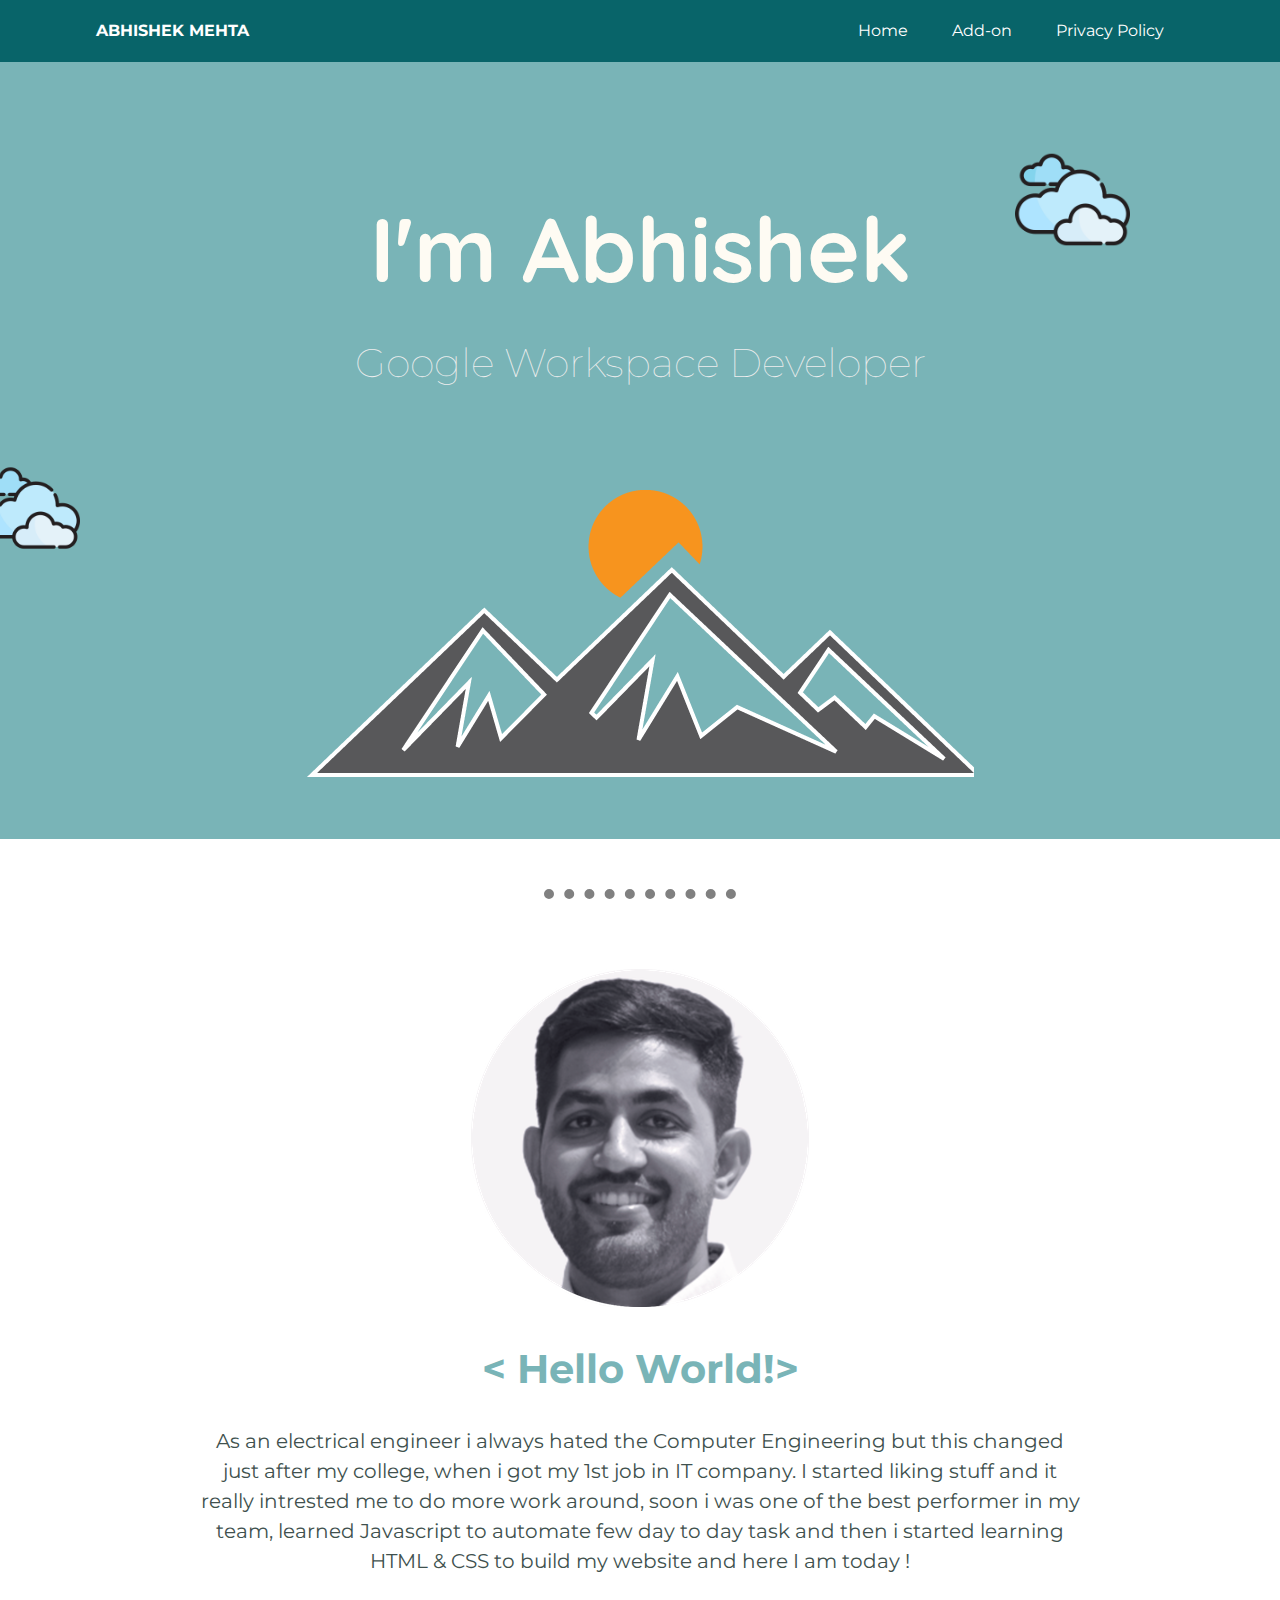
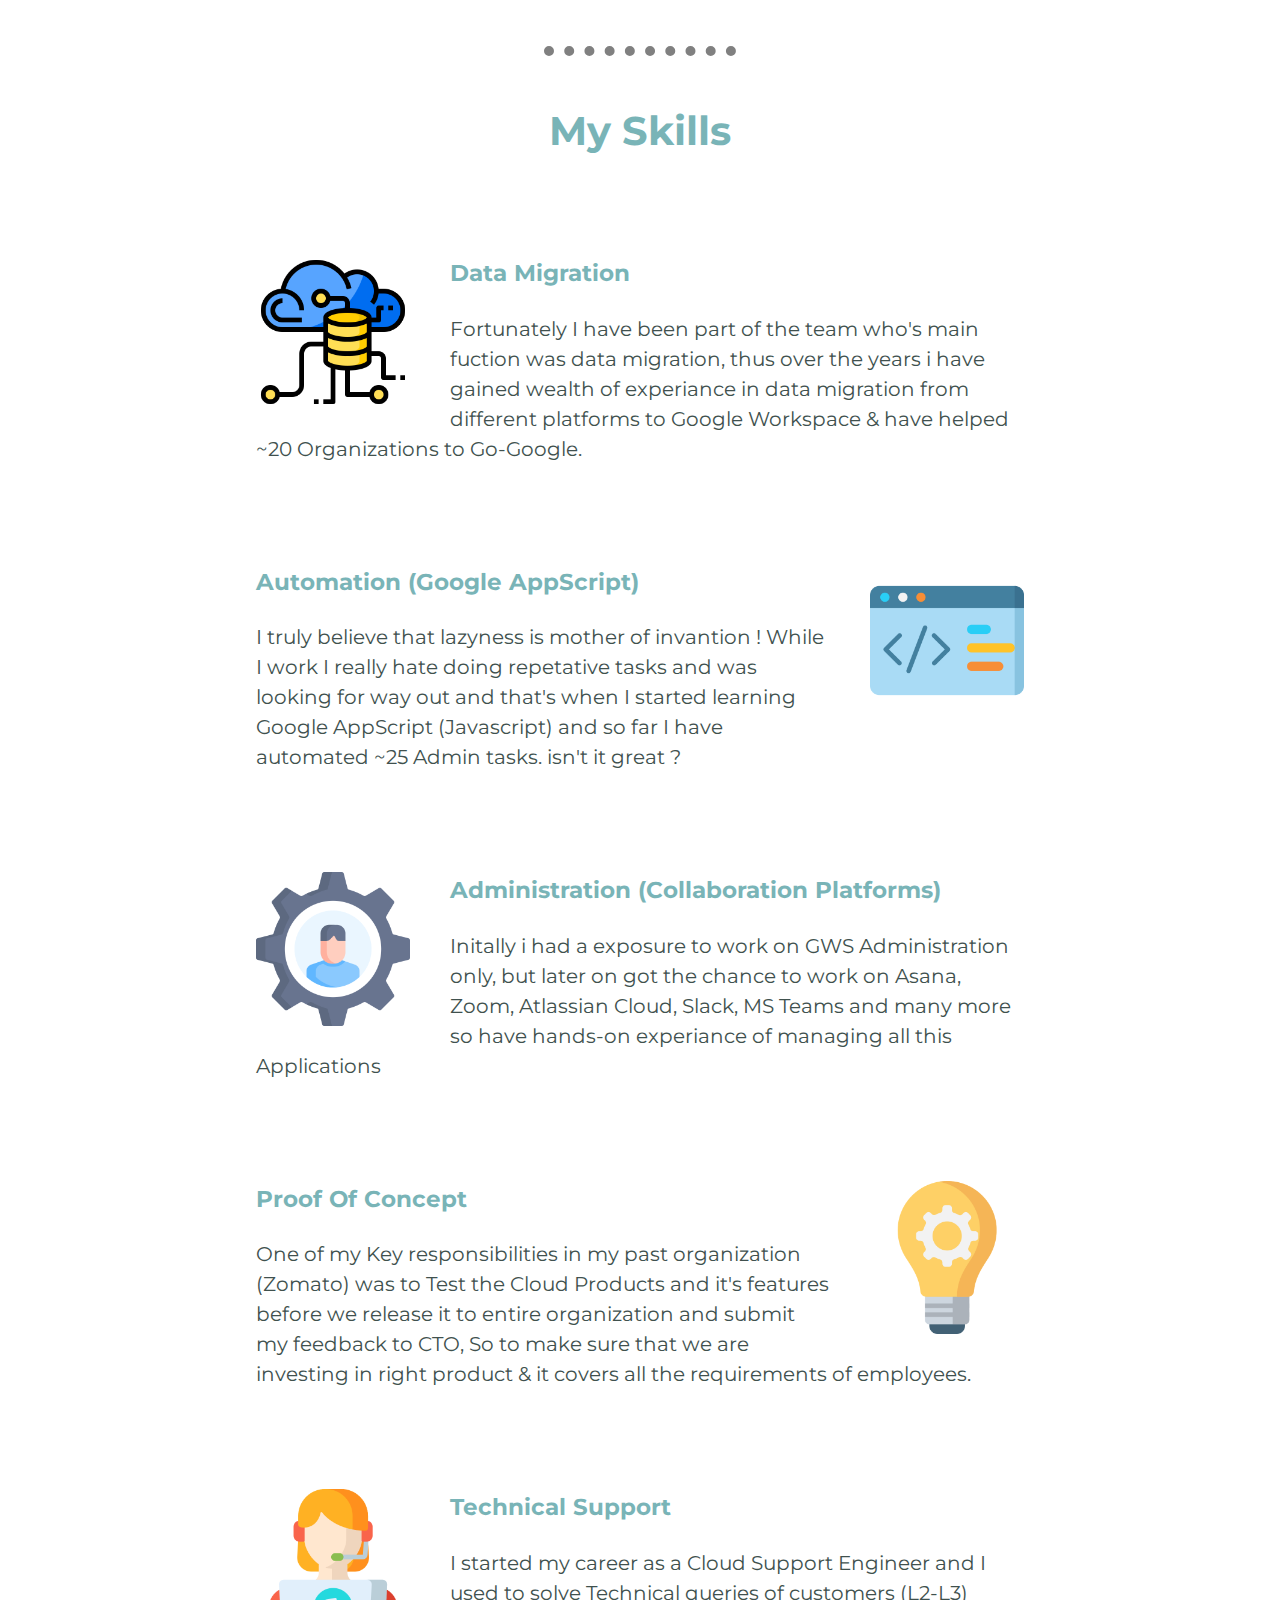
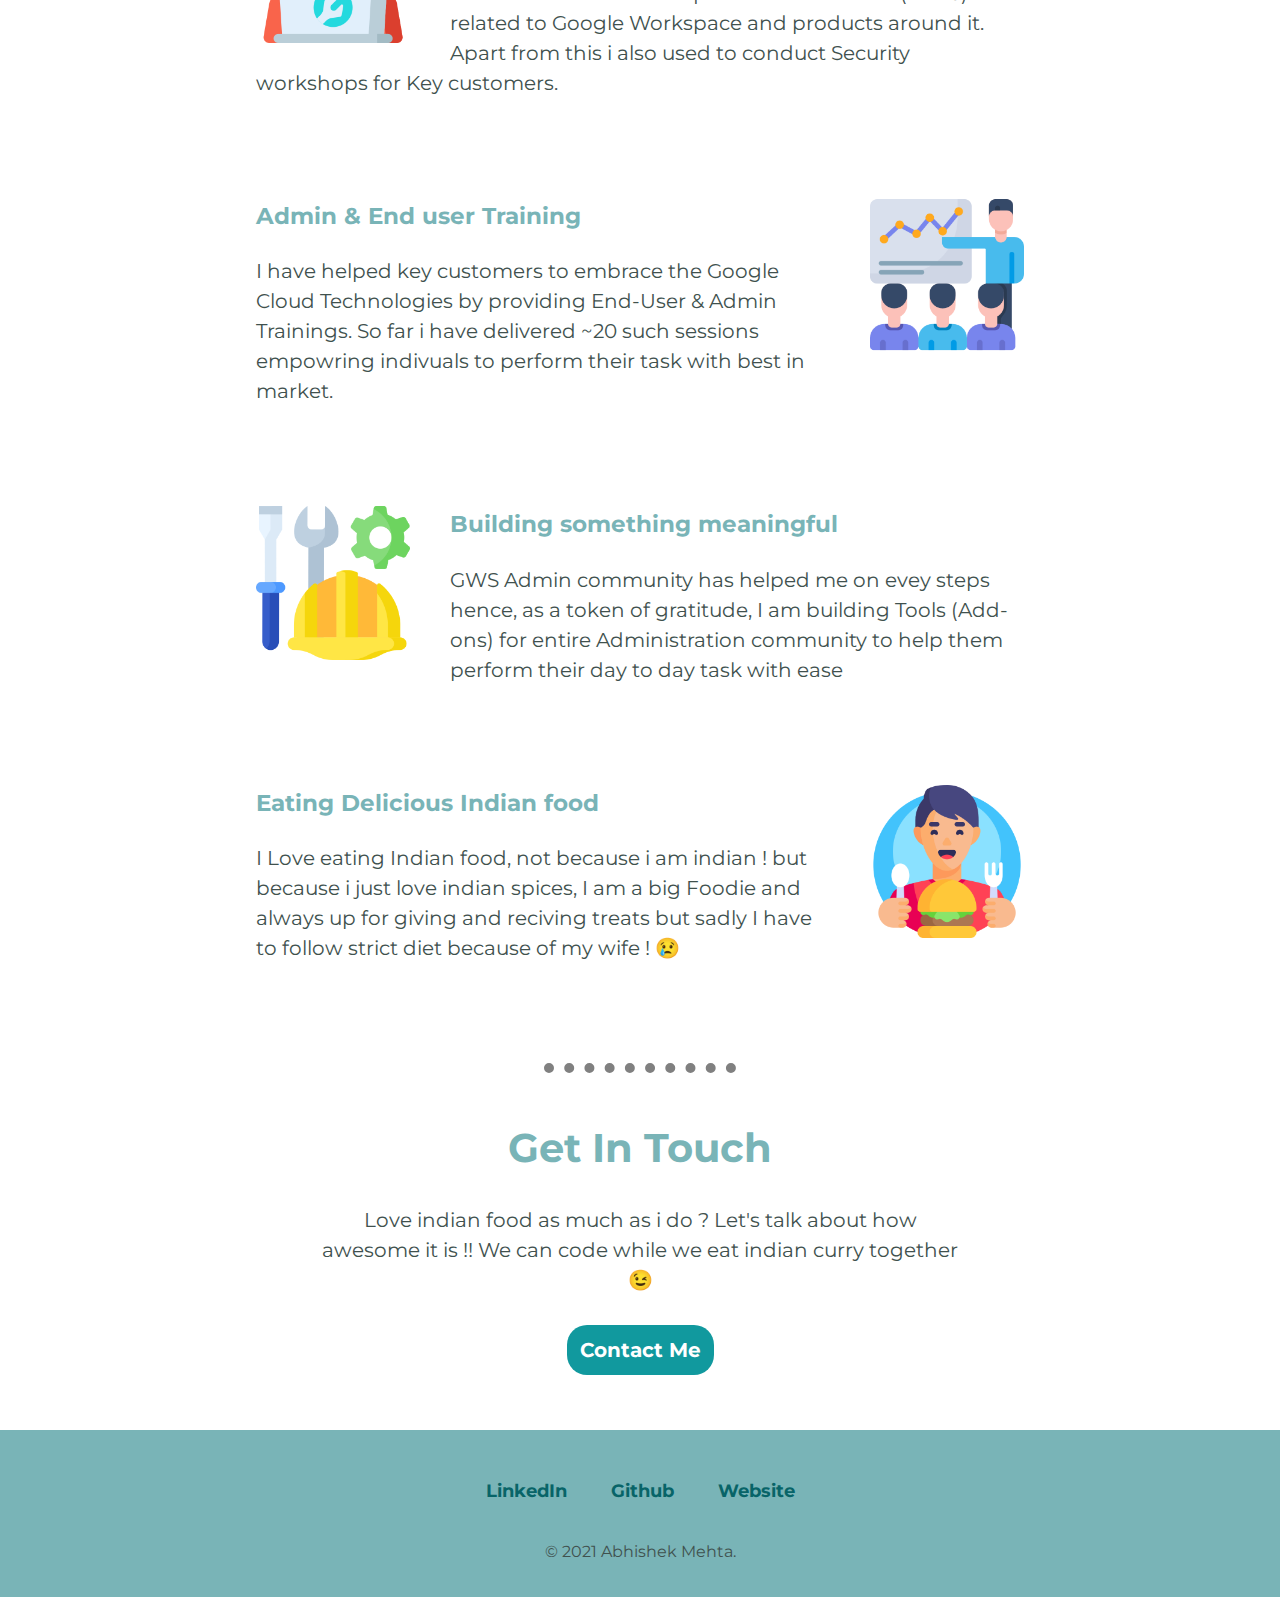
==== index.html @ 7c580606 "Update index.html" ====
<!DOCTYPE html>
<html lang="en" dir="ltr">

<head>
  <meta charset="utf-8">
  <title>Abhishek Mehta</title>
  <link rel="stylesheet" href="styles.css">
  <link rel="icon" href="favicon.png">
  <link rel="preconnect" href="https://fonts.googleapis.com">
  <link rel="preconnect" href="https://fonts.gstatic.com" crossorigin>
  <link href="https://fonts.googleapis.com/css2?family=Quicksand&family=Montserrat:wght@100;400;700&display=swap" rel="stylesheet">
</head>

<body>
  <nav>
    <div class="navbar">
      <h4 class="logo"><a href="index.html">Abhishek Mehta</a></h4>
      <ul>
        <li><a href="index.html">Home</a></li>
        <li><a href="add-on.html" class="add-on">Add-on</a></li>
        <li><a href="privacy.html" class="privacy">Privacy Policy</a></li>
      </ul>
    </div>
  </nav>
  <div class="top-container">
    <img class="top-cloud" src="clouds.png" alt="clouds-img">
    <div class="title-text">
      <h1 class="Iam">I'm Abhishek</h1>
      <h2 class="tag-line"> Google Workspace Developer </h2>
    </div>
    <img class="bottom-cloud" src="clouds.png" alt="clouds-img">
    <img src="pngegg.png" alt="mountain-img">
  </div>
  <hr>
  <div class="middle-container">
    <div class="profile">
      <img class="abhishek-img" src="Abhishek.png" alt="Abhishek-img">
      <h2>
        < Hello World!>
      </h2>
      <p class="intro">As an electrical engineer i always hated the Computer Engineering but this changed just after my college, when i got my 1st job in IT company. I started liking stuff and it really intrested me to do more work
        around, soon i was one of the best performer in my team, learned Javascript to automate few day to day task and then i started learning HTML & CSS to build my website and here I am today !</p>
    </div>
    <hr>
    <div class="skills">
      <h2>My Skills</h2>
      <div class="skill-row">
        <img class="migration-img" src="migration1.png" alt="">
        <h3>Data Migration</h3>
        <p>Fortunately I have been part of the team who's main fuction was data migration, thus over the years i have gained wealth of experiance in data migration from different platforms to Google Workspace & have helped ~20 Organizations to
          Go-Google.</p>
      </div>
      <div class="skill-row">
        <img class="codeing-img" src="codeing.png" alt="">
        <h3>Automation (Google AppScript)</h3>
        <p>I truly believe that lazyness is mother of invantion ! While I work I really hate doing repetative tasks and was looking for way out and that's when I started learning Google AppScript (Javascript) and so far I have automated ~25 Admin
          tasks. isn't it great ?</p>
      </div>
      <div class="skill-row">
        <img class="administration" src="admin.png" alt="">
        <h3>Administration (Collaboration Platforms)</h3>
        <p>Initally i had a exposure to work on GWS Administration only, but later on got the chance to work on Asana, Zoom, Atlassian Cloud, Slack, MS Teams and many more so have hands-on experiance of managing all this Applications</p>
      </div>
      <div class="skill-row">
        <img class="poc" src="concept.png" alt="">
        <h3>Proof Of Concept</h3>
        <p>One of my Key responsibilities in my past organization (Zomato) was to Test the Cloud Products and it's features before we release it to entire organization and submit my feedback to CTO, So to make sure that we are investing in right
          product & it covers all the requirements of employees.</p>
      </div>
      <div class="skill-row">
        <img class="technical-support" src="support.png" alt="">
        <h3>Technical Support</h3>
        <p>I started my career as a Cloud Support Engineer and I used to solve Technical queries of customers (L2-L3) related to Google Workspace and products around it. Apart from this i also used to conduct Security workshops for Key customers.</p>
      </div>
      <div class="skill-row">
        <img class="training" src="training.png" alt="">
        <h3>Admin & End user Training</h3>
        <p>I have helped key customers to embrace the Google Cloud Technologies by providing End-User & Admin Trainings. So far i have delivered ~20 such sessions empowring indivuals to perform their task with best in market.</p>
      </div>
      <div class="skill-row">
        <img class="building" src="helmet.png" alt="">
        <h3>Building something meaningful</h3>
        <p>GWS Admin community has helped me on evey steps hence, as a token of gratitude, I am building Tools (Add-ons) for entire Administration community to help them perform their day to day task with ease</p>
      </div>
      <div class="skill-row">
        <img class="foodie" src="foodie.png" alt="">
        <h3>Eating Delicious Indian food</h3>
        <p>I Love eating Indian food, not because i am indian ! but because i just love indian spices, I am a big Foodie and always up for giving and reciving treats but sadly I have to follow strict diet because of my wife ! 😢 </p>
      </div>
    </div>
    <hr>
    <div class="contact-me">
      <h2>Get In Touch</h2>
      <p class="talk">Love indian food as much as i do ? Let's talk about how awesome it is !! We can code while we eat indian curry together 😉 </p>
      <a class="btn" href="mailto:abhishekmehta110@gmail.com">Contact Me</a>
    </div>
  </div>


  <div class="bottom-container">
    <a class="footer-link" href="https://www.linkedin.com/in/abhishek-mehta110/">LinkedIn</a>
    <a class="footer-link" href="https://github.com/Abhimehta-pixel">Github</a>
    <a class="footer-link" href="https://sites.google.com/stemcon.in/mehtaabhishek/home">Website</a>
    <p class="copyright">© 2021 Abhishek Mehta.</p>
  </div>

</body>

</html>
---- styles.css ----
body {
  margin: 0;
  text-align: center;
  font-family: 'Montserrat', sans-serif;
  color: #40514E
}

h2 {
  color: #79B4B7;
  font-size: 40px;
  font-weight: bold;
}

h3 {
  color: #79B4B7;
}

hr {
  border-style: none;
  border-top-style: dotted;
  border-color: grey;
  border-width: 10px;
  width: 15%;
  margin: 50px auto 50px auto;
}

nav{
  background-color: #086469;
  opacity: 2;
}

/*************************** Class Tagging ***************************/

.navbar{
  width: 85%;
  margin: auto;
  display: flex;
  align-items: center;
  justify-content: space-between;
}

.logo{
  cursor: pointer;
  text-transform: uppercase;
}

.logo a{
  text-decoration: none;
  color: white;
}

.navbar ul li{
  list-style: none;
  display: inline-block;
  margin: 0 20px;
  position: relative;
}
.navbar ul li a{
  text-decoration: none;
  color: white;
}

.navbar ul li::after{
  content: '';
  height: 3px;
  width: 0;
  background: #79B4B7;
  position: absolute;
  left: 0;
  bottom: -10px;
  transition: 0.5s;
}

.navbar ul li:hover::after{
  width: 100%;
}

.top-container {
  background-color: #79B4B7;
  position: relative;
  padding-top: 80px;
  padding-bottom: 24px;
}

.bottom-container {
  background-color: #79B4B7;
  margin: 0;
  padding-top: 50px;
  text-decoration: none;
  padding-bottom: 20px;
}

.top-cloud {
  position: absolute;
  right: 150px;
  width: 9%;
}

.tag-line {
  font-size: 2.5rem;
  color: #EEEEEE;
  margin-bottom: 70px;
  font-weight:lighter;
}

.bottom-cloud {
  position: absolute;
  right: 1200px;
  width: 8%;
}

.Iam {
  font-size: 5.625rem;
  font-family: 'Quicksand', sans-serif;
  color: #FEFBF3;
  margin: 50px auto 10px auto;
}

.intro {
  font-size: 20px;
  padding-left: 200px;
  padding-right: 200px;
  padding-bottom: 20px;
  line-height: 1.5;
}

.profile {
  padding-top: 20px;
}

.skill-row {
  width: 60%;
  margin: 100px auto 100px auto;
  text-align: left;
  line-height: 1.5;
  font-size: 20px;
}

.migration-img {
  width: 20%;
  float: left;
  margin-right: 40px;
}

.codeing-img {
  width: 20%;
  float: right;
  margin-left: 40px;
}

.administration {
  width: 20%;
  float: left;
  margin-right: 40px;
}

.poc {
  width: 20%;
  float: right;
  margin-left: 40px;
}

.technical-support {
  width: 20%;
  float: left;
  margin-right: 40px;
}

.training {
  width: 20%;
  float: right;
  margin-left: 40px;
}

.building {
  width: 20%;
  float: left;
  margin-right: 40px;
}

.foodie {
  width: 20%;
  float: right;
  margin-left: 40px;
}

.talk {
  width: 50%;
  font-size: 20px;
  line-height: 1.5;
  margin: auto;
}

.contact-me {
  padding-bottom: 25px;
}

.btn {
  -webkit-border-radius: 20px;
  -moz-border-radius: 20px;
  border-radius: 20px;
  color: #FFFFFF;
  font-family: 'Montserrat', sans-serif;
  font-size: 20px;
  font-weight: bold;
  padding: 13px;
  background-color: #11999E;
  text-decoration: none;
  display: inline-block;
  cursor: pointer;
  text-align: center;
  margin: 30px;
}

.btn:hover {
  border: solid #11999E 1px;
  background: #11999E;
  background-image: -webkit-linear-gradient(top, #11999E, #086468);
  background-image: -moz-linear-gradient(top, #11999E, #086468);
  background-image: -ms-linear-gradient(top, #11999E, #086468);
  background-image: -o-linear-gradient(top, #11999E, #086468);
  background-image: -webkit-gradient(to bottom, #11999E, #086468);
  -webkit-border-radius: 20px;
  -moz-border-radius: 20px;
  border-radius: 20px;
  text-decoration: none;
}

.footer-link {
  color: #086468;
  margin-left: 20px;
  margin-right: 20px;
  margin-bottom: 0;
  text-decoration: none;
  font-weight: bolder;
  font-size: 18px;
  padding-bottom: 20px;
}

.footer-link:hover{
  color: white;
  cursor: pointer;
}

.copyright{
  margin-top: 40px;
}
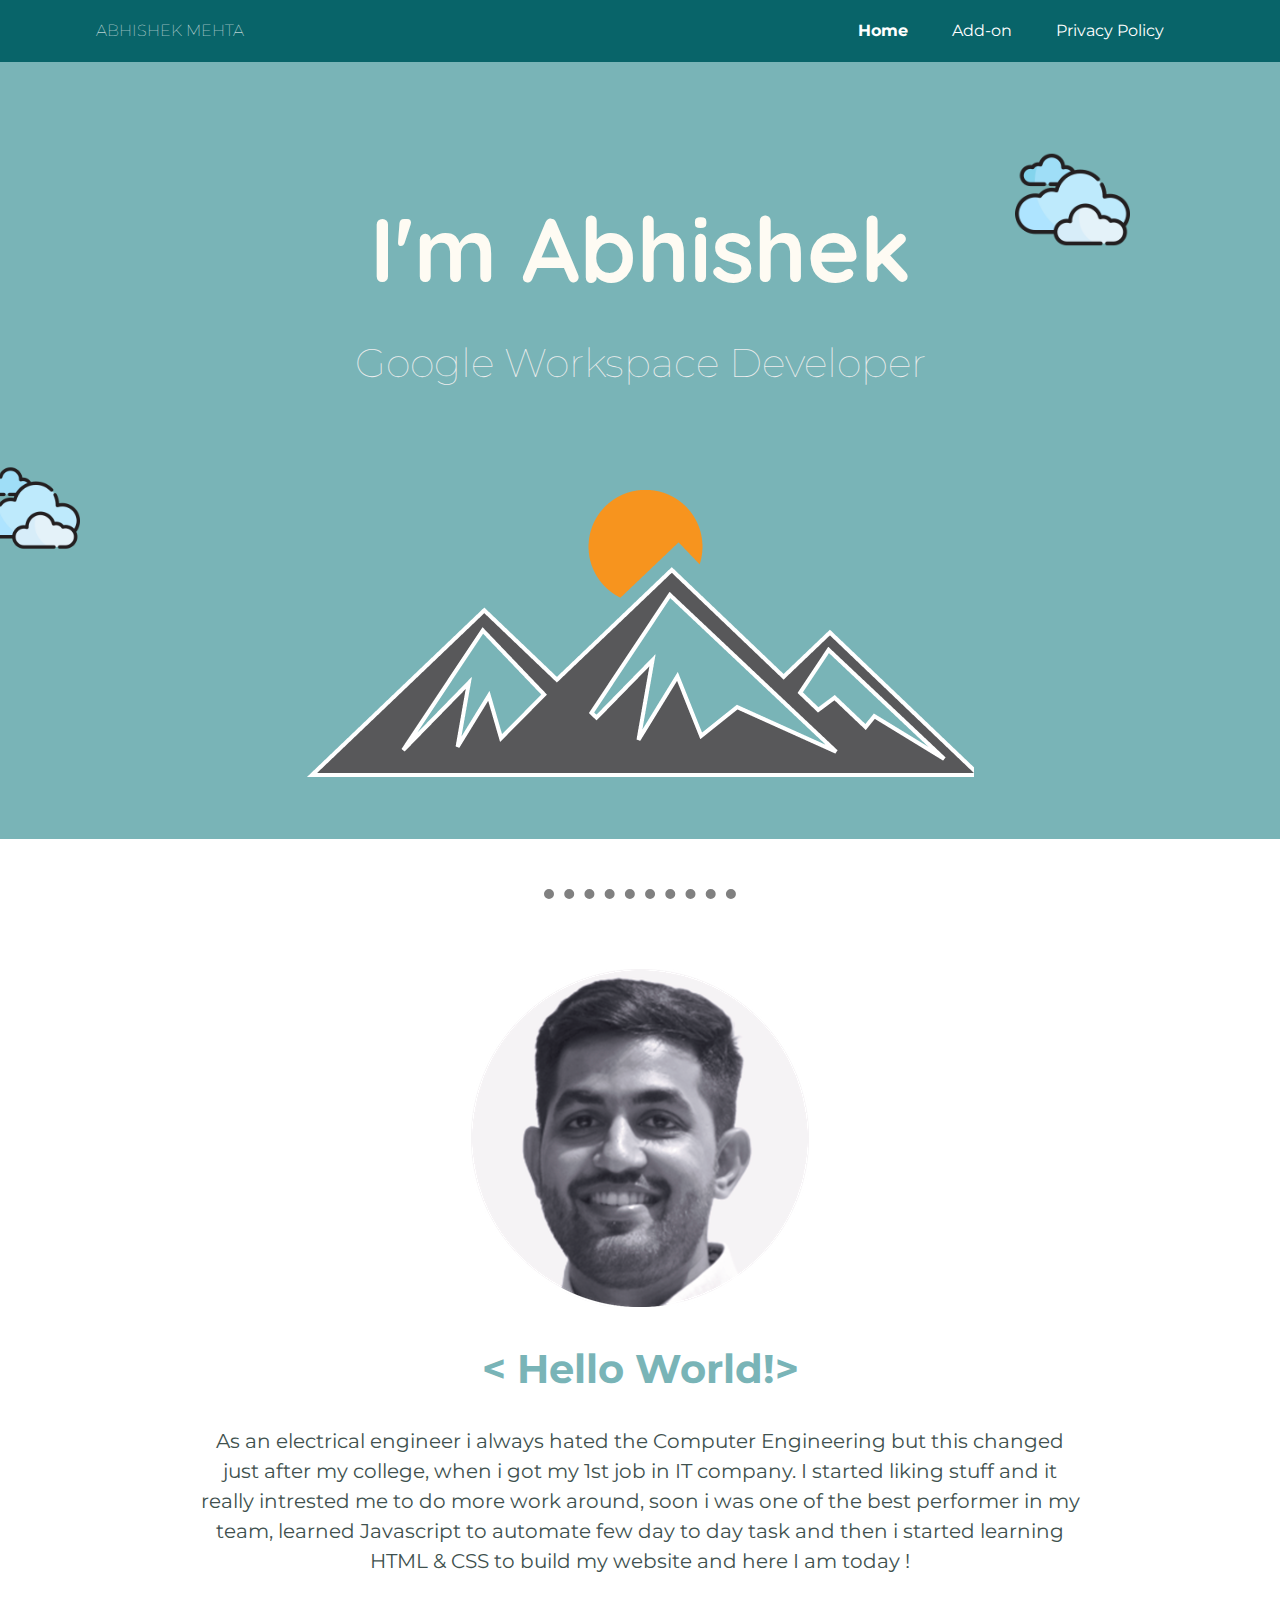
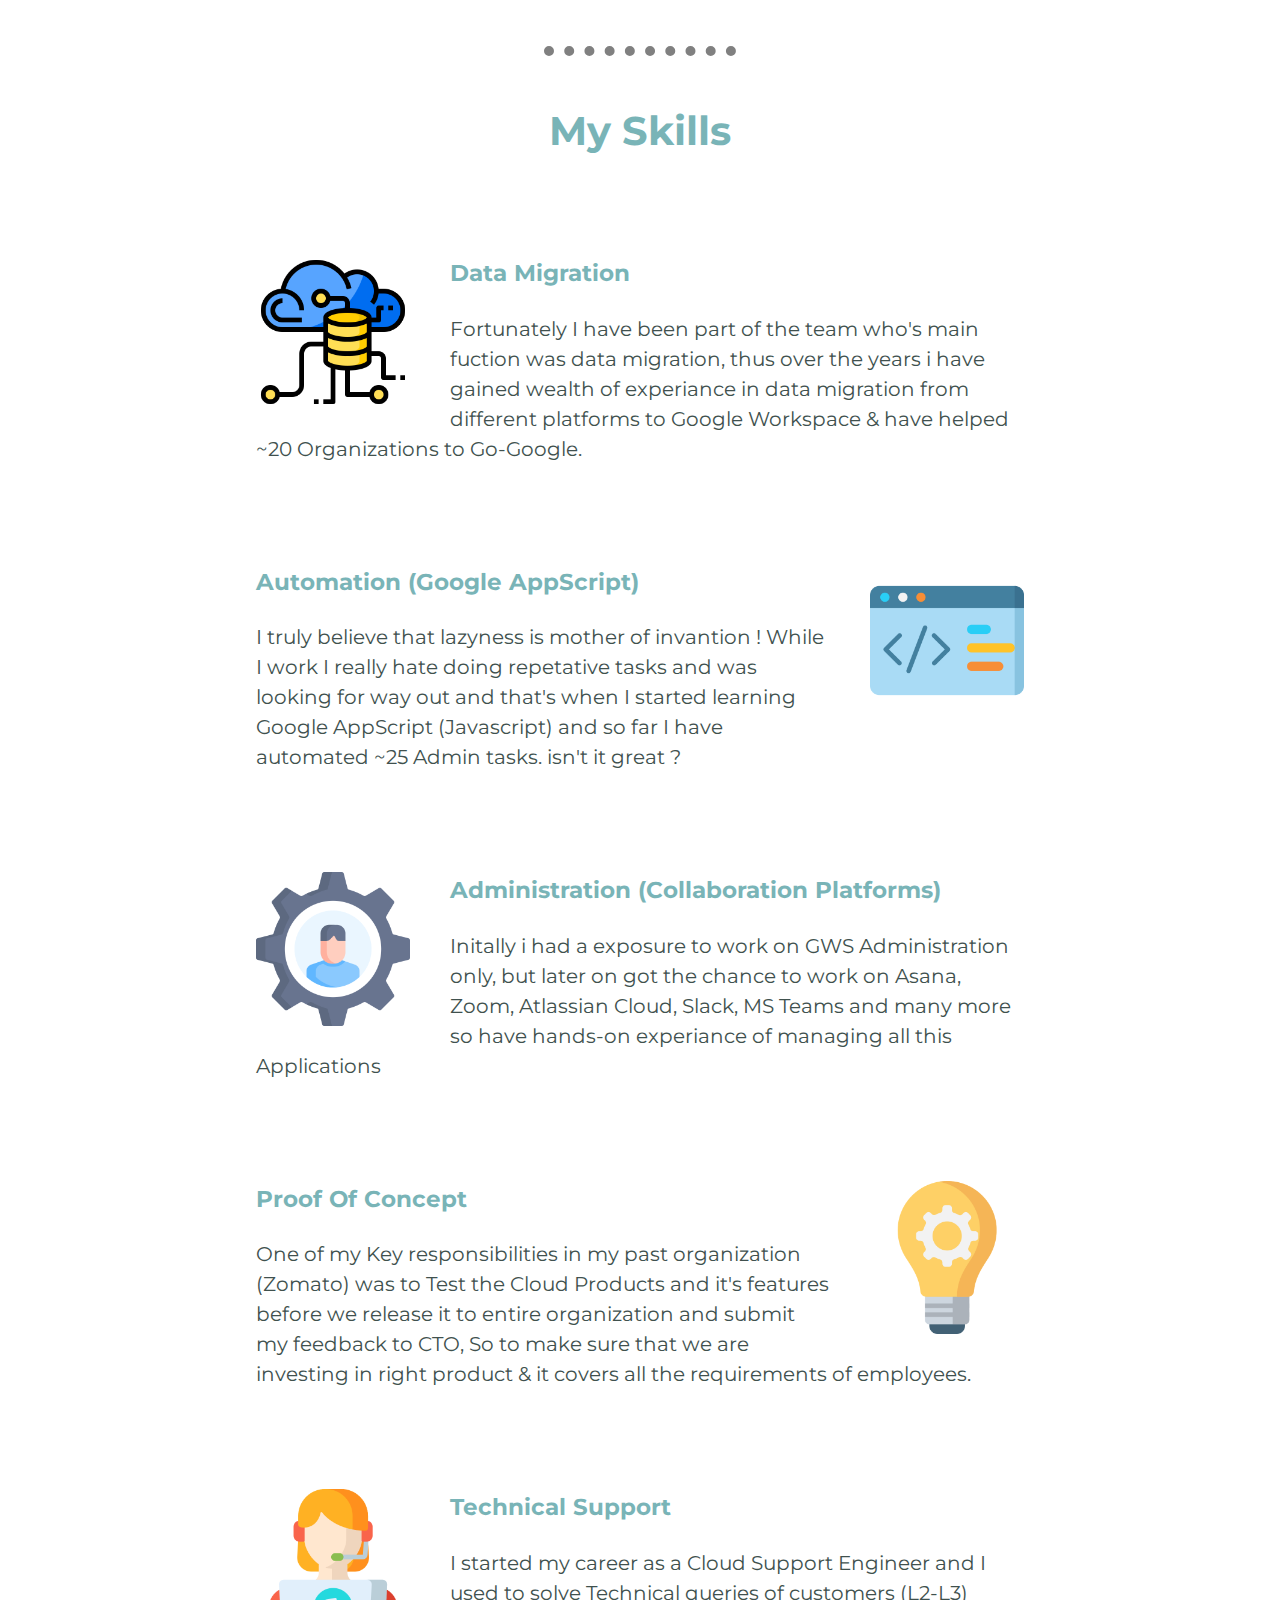
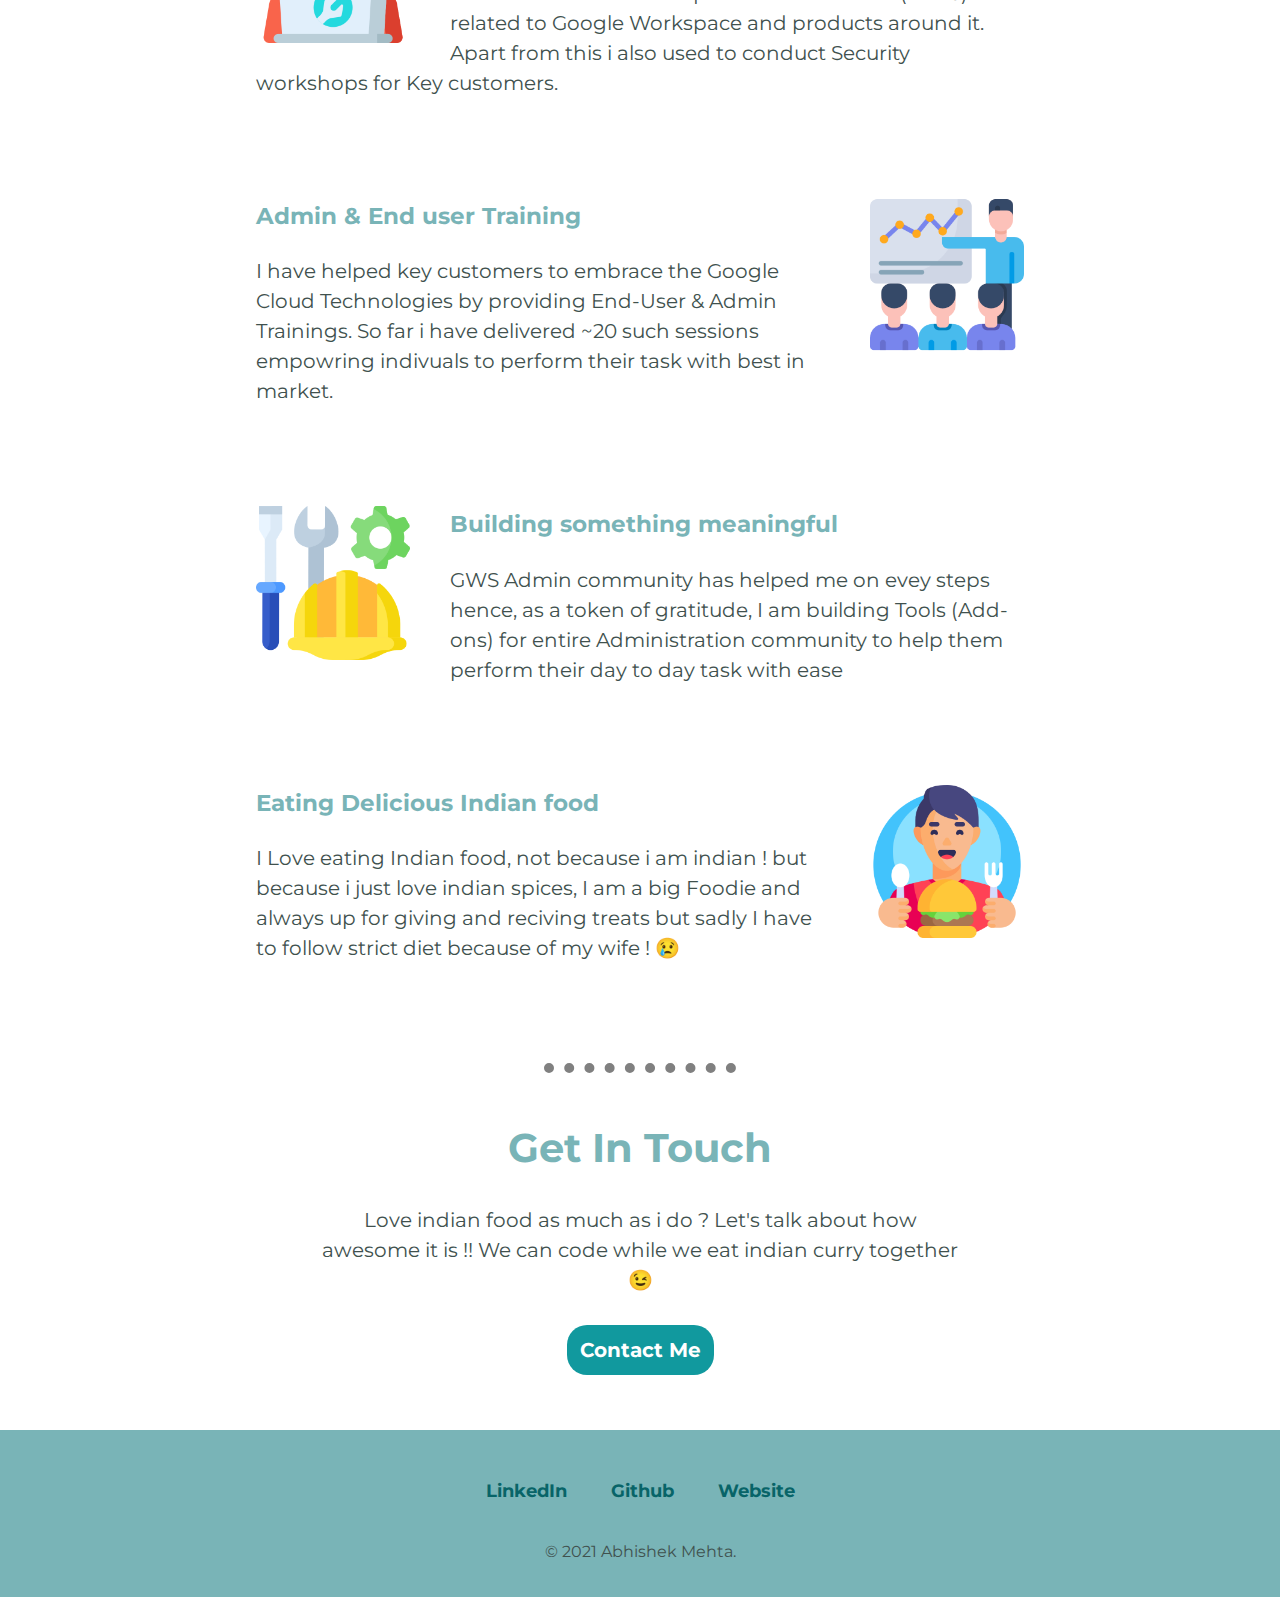
==== commit e8719b5c: "Update index.html" ====
--- a/index.html
+++ b/index.html
@@ -16,9 +16,9 @@
     <div class="navbar">
       <h4 class="logo"><a href="index.html">Abhishek Mehta</a></h4>
       <ul>
-        <li><a href="index.html">Home</a></li>
-        <li><a href="add-on.html" class="add-on">Add-on</a></li>
-        <li><a href="privacy.html" class="privacy">Privacy Policy</a></li>
+        <li><a href="index.html" class = "home">Home</a></li>
+        <li><a href="add-on.html">Add-on</a></li>
+        <li><a href="privacy.html">Privacy Policy</a></li>
       </ul>
     </div>
   </nav>
--- a/styles.css
+++ b/styles.css
@@ -42,11 +42,16 @@
 .logo{
   cursor: pointer;
   text-transform: uppercase;
+  font-weight:100;
 }
 
 .logo a{
   text-decoration: none;
   color: white;
+}
+
+.navbar .home{
+  font-weight: bold;
 }
 
 .navbar ul li{
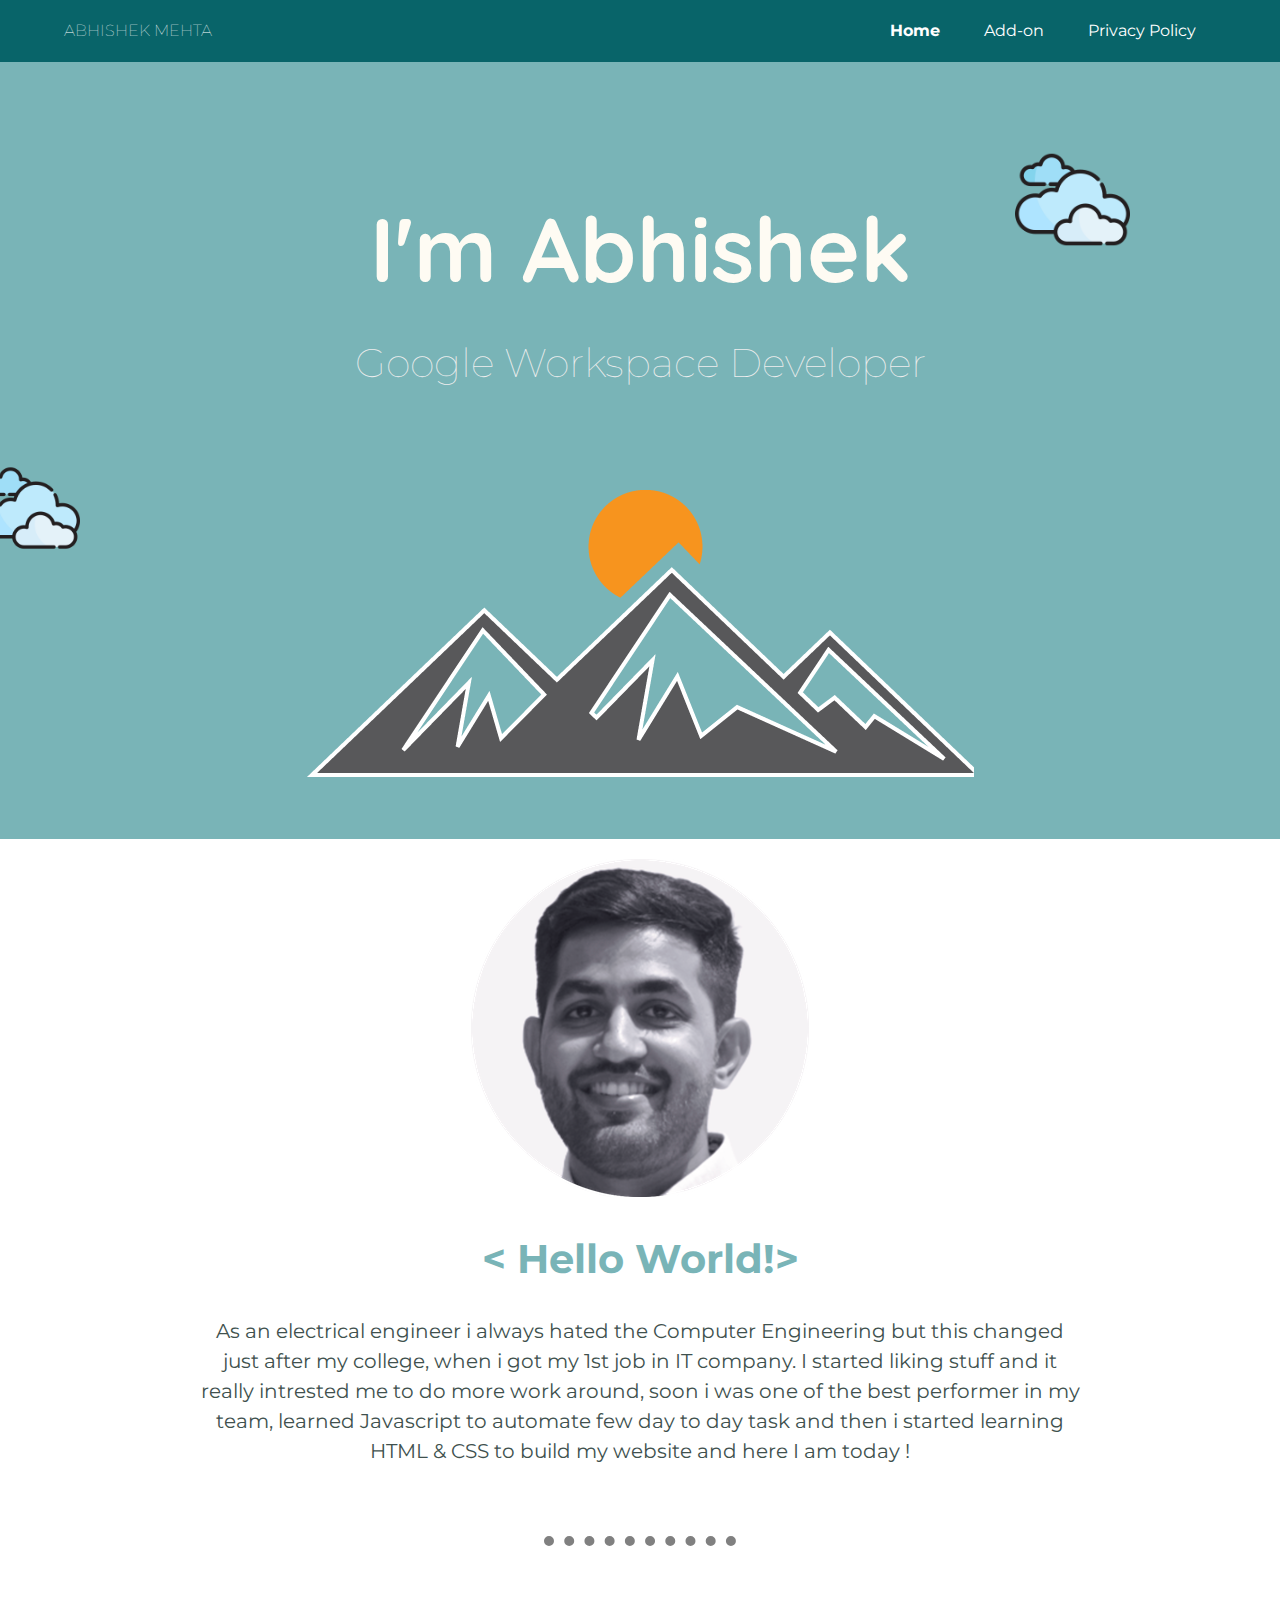
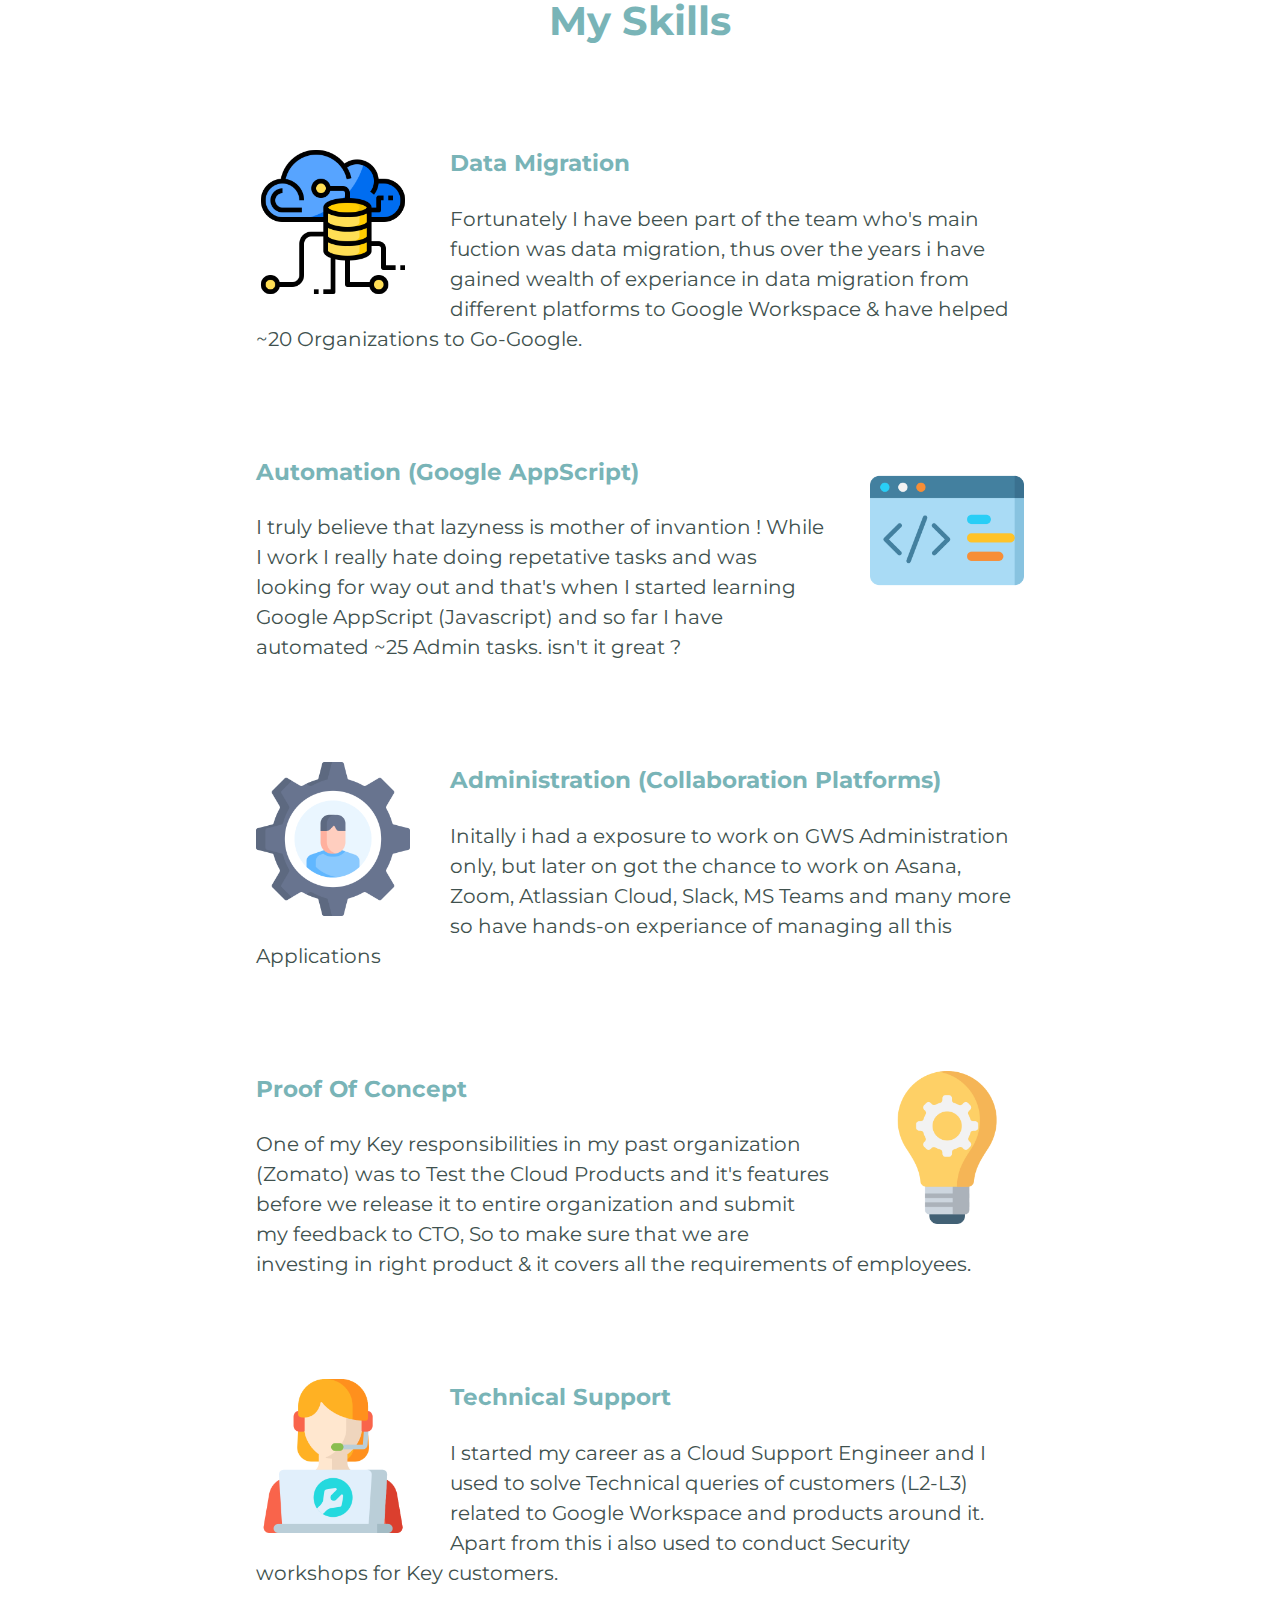
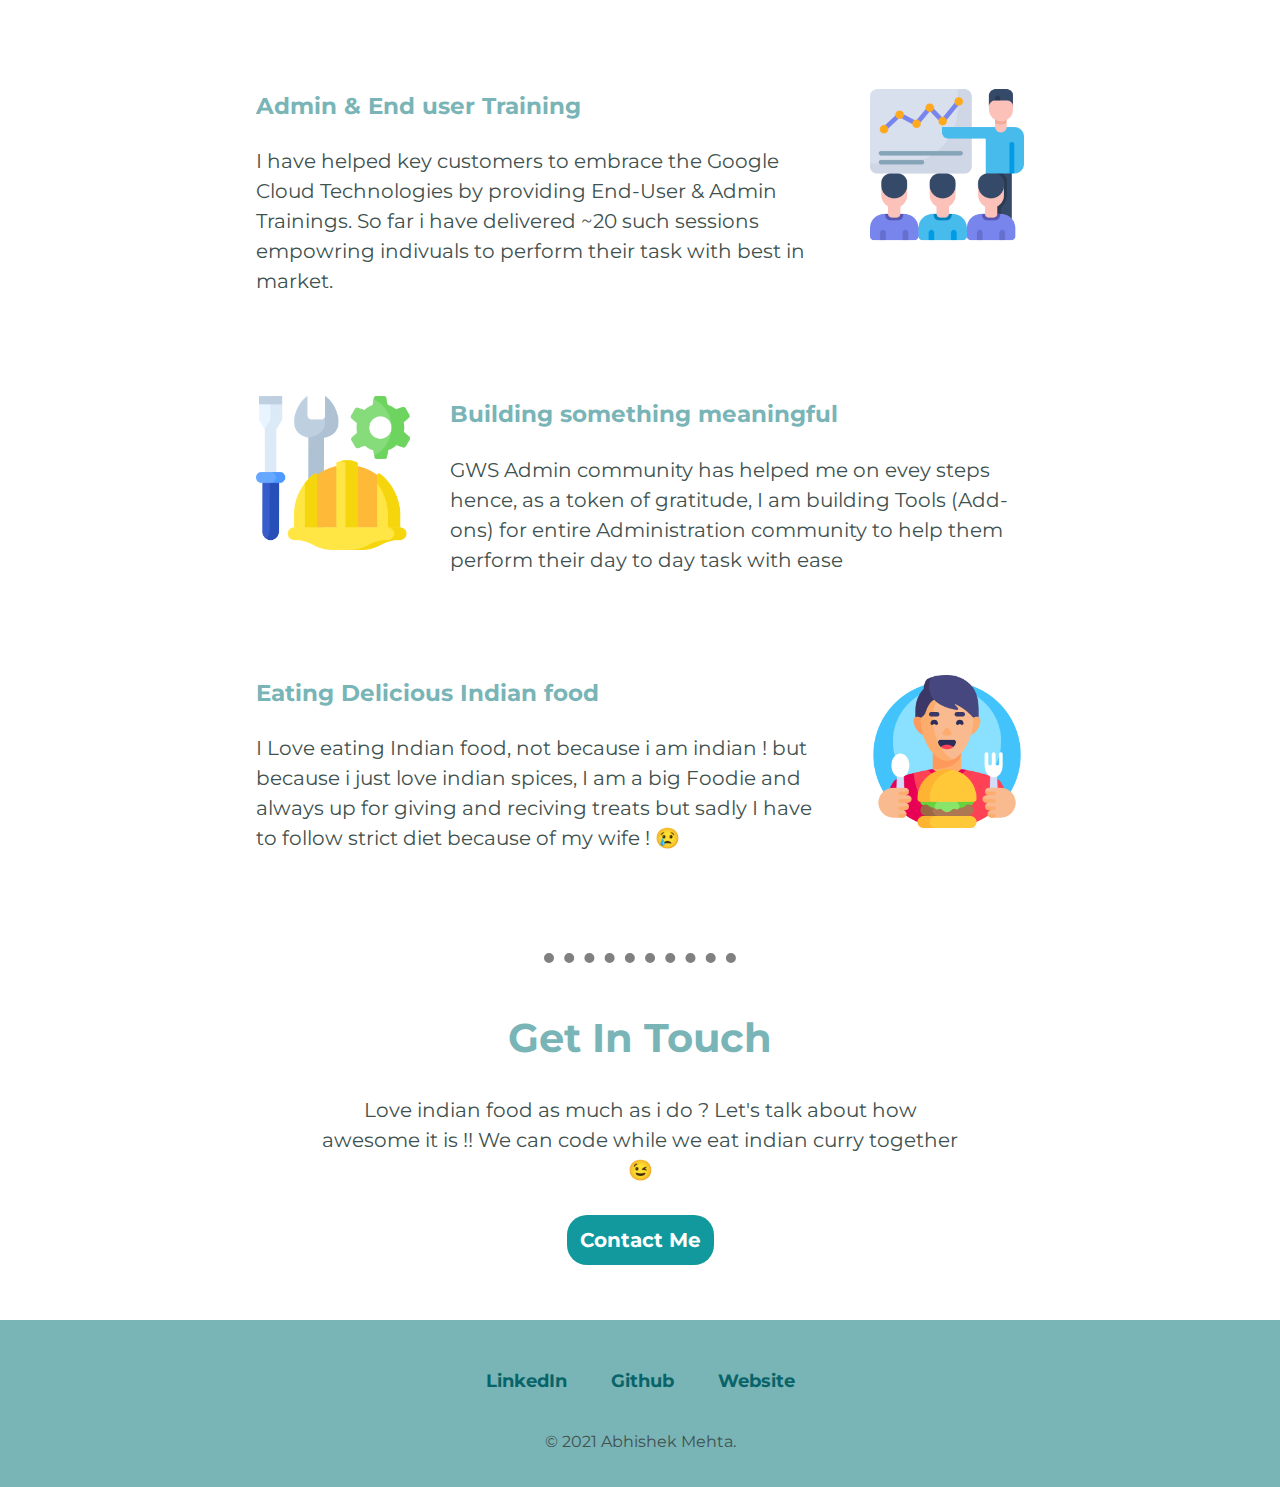
==== commit 7f93cefb: "Update index.html" ====
--- a/index.html
+++ b/index.html
@@ -31,7 +31,6 @@
     <img class="bottom-cloud" src="clouds.png" alt="clouds-img">
     <img src="pngegg.png" alt="mountain-img">
   </div>
-  <hr>
   <div class="middle-container">
     <div class="profile">
       <img class="abhishek-img" src="Abhishek.png" alt="Abhishek-img">
--- a/styles.css
+++ b/styles.css
@@ -32,7 +32,7 @@
 /*************************** Class Tagging ***************************/
 
 .navbar{
-  width: 85%;
+  width: 90%;
   margin: auto;
   display: flex;
   align-items: center;
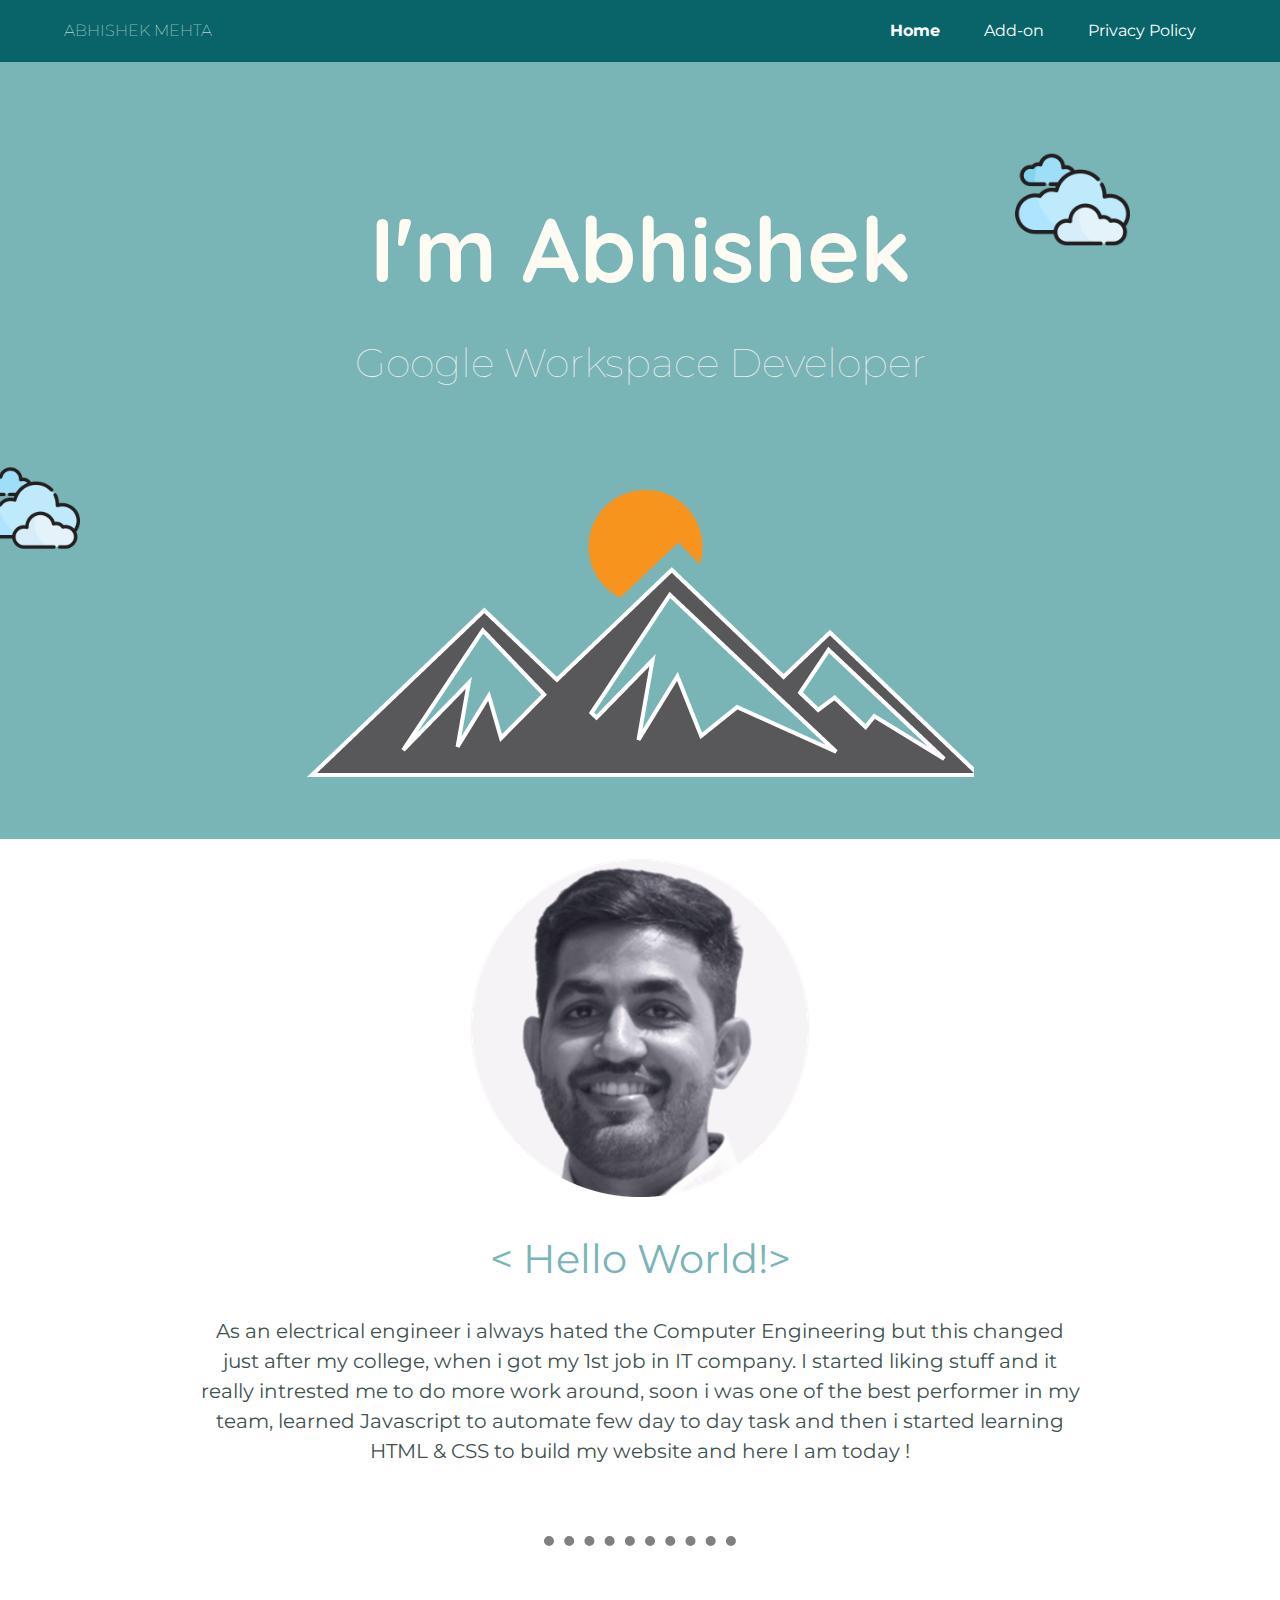
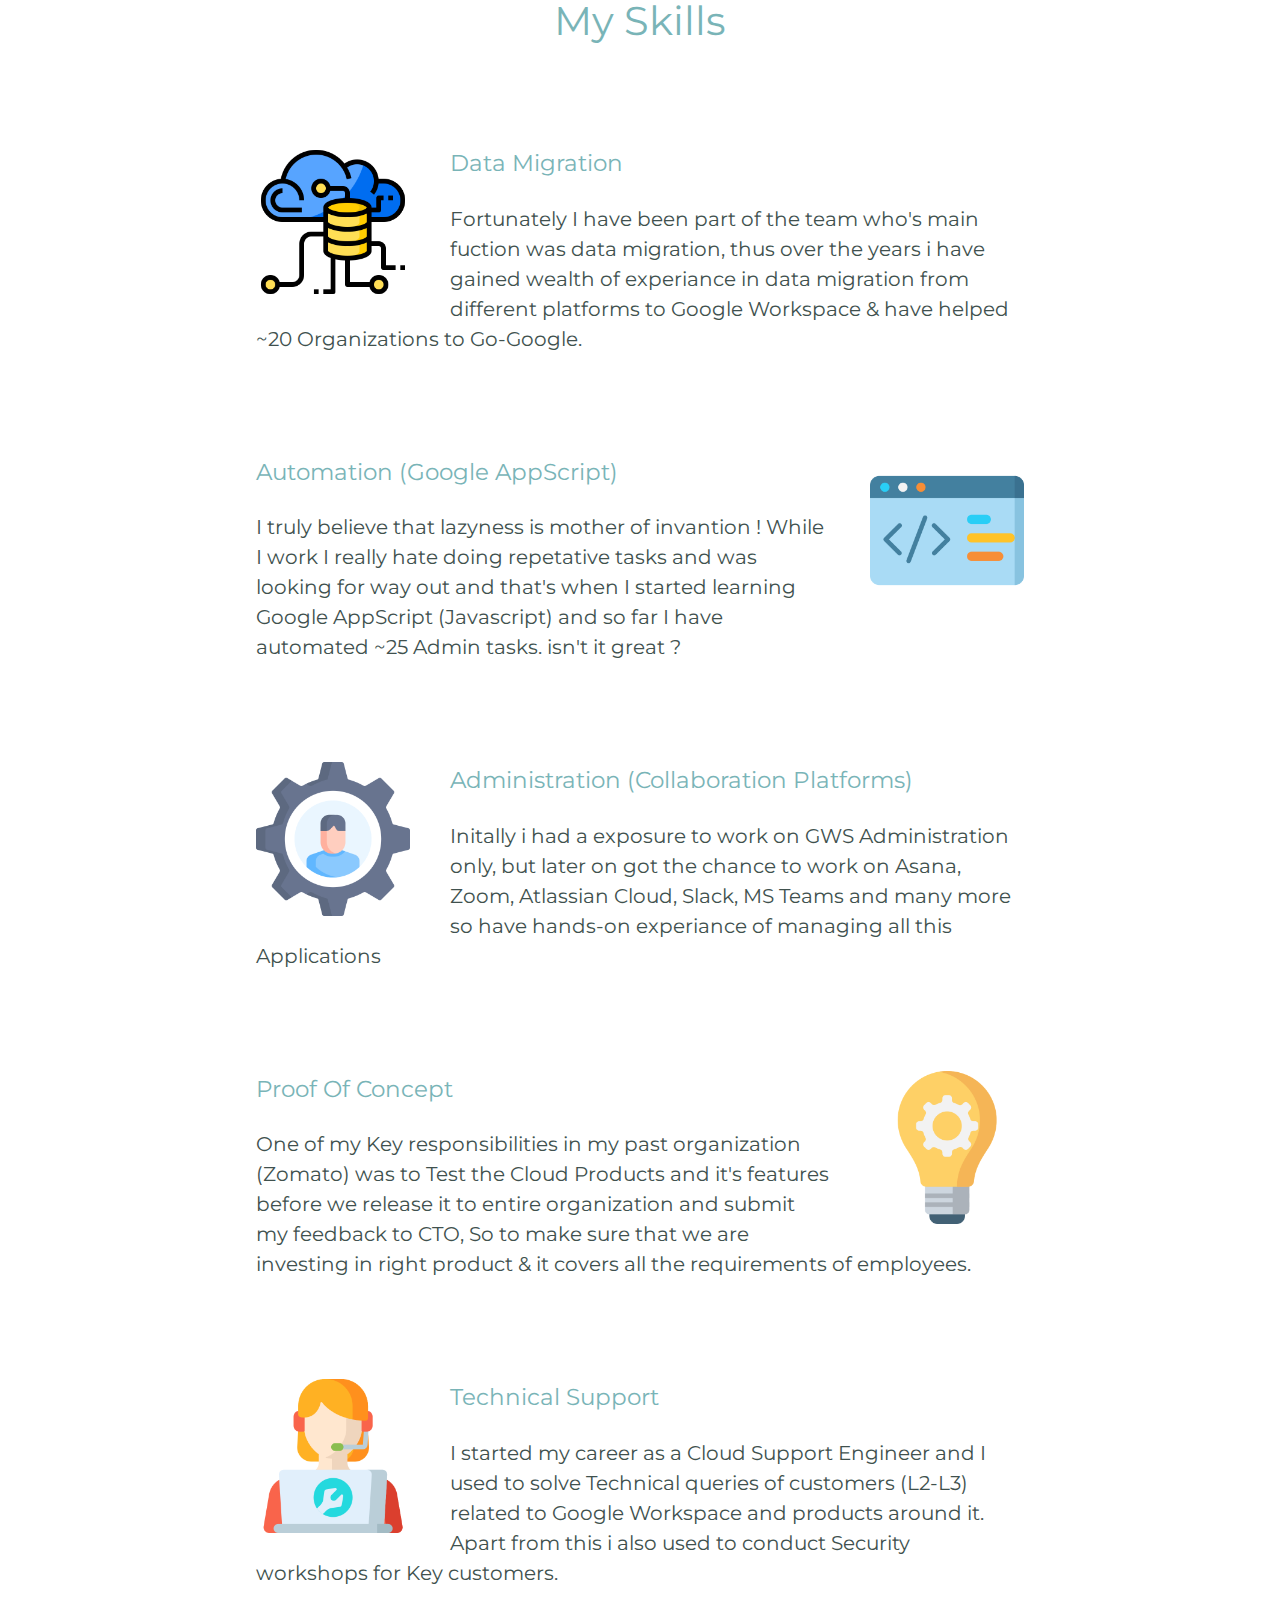
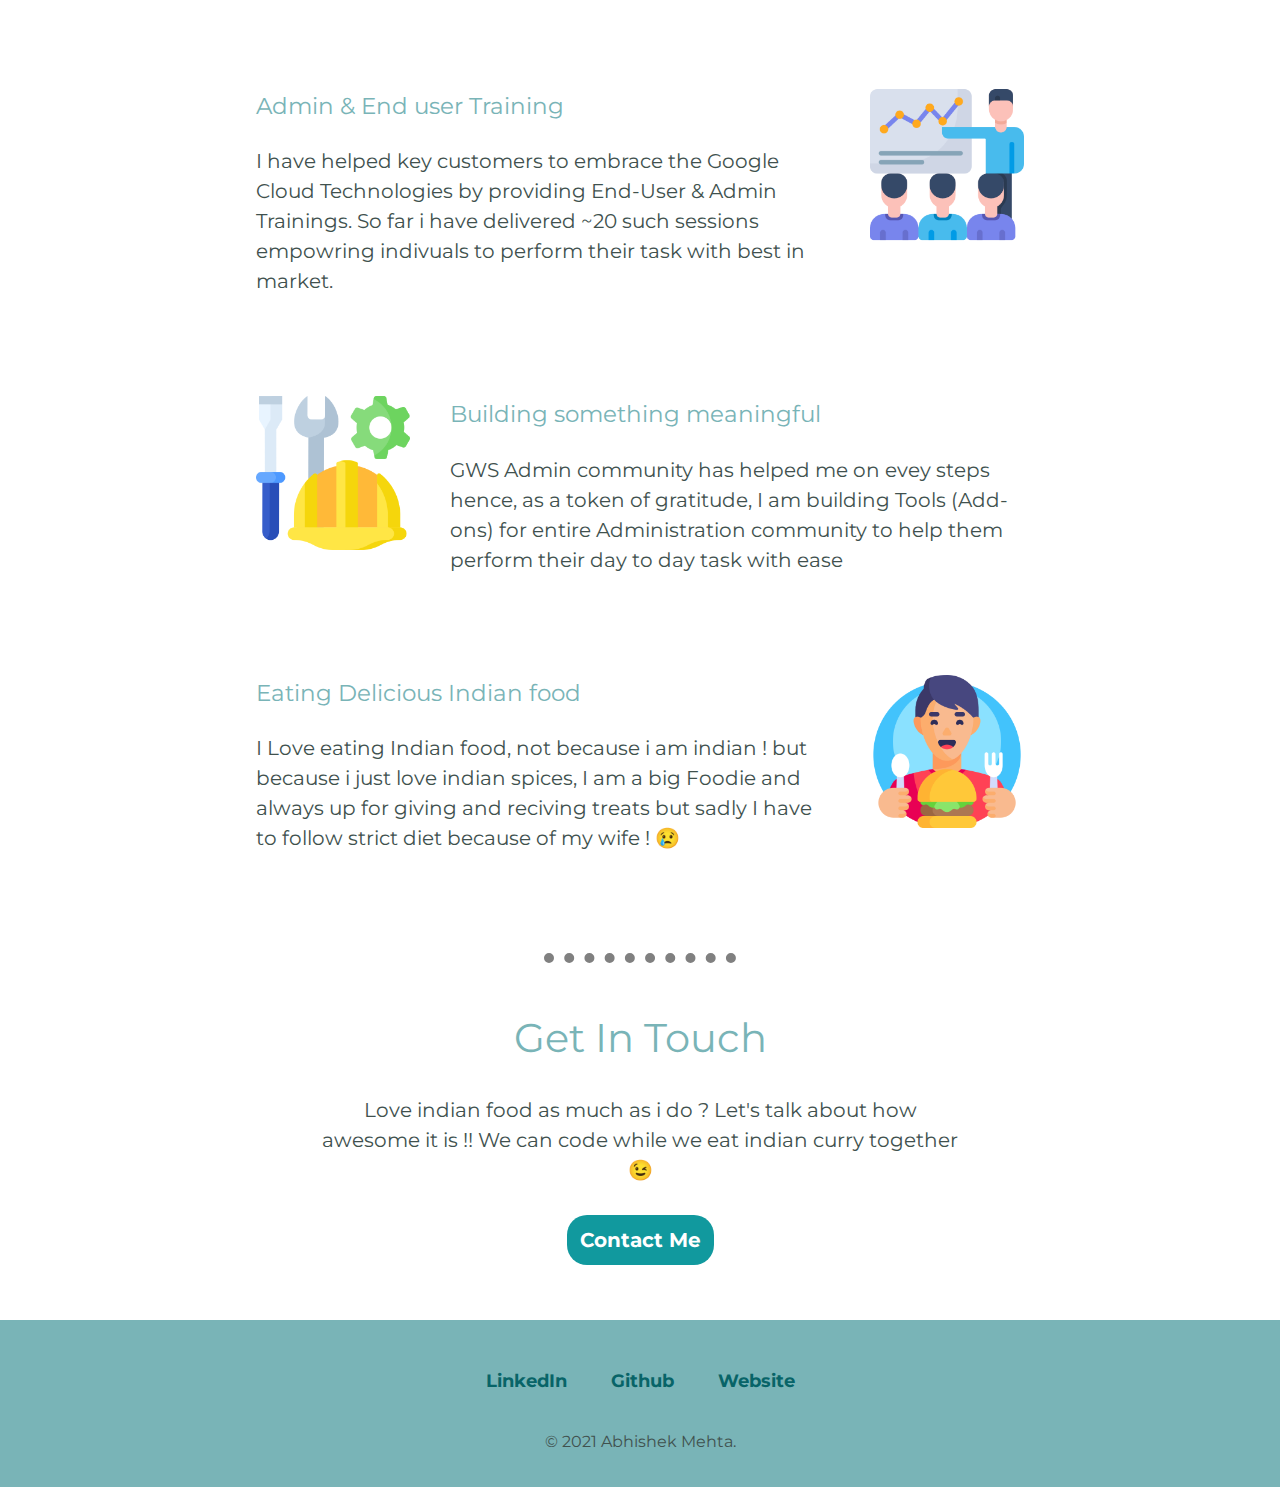
==== commit ed360e09: "Update index.html" ====
--- a/styles.css
+++ b/styles.css
@@ -8,11 +8,12 @@
 h2 {
   color: #79B4B7;
   font-size: 40px;
-  font-weight: bold;
+  font-weight: normal;
 }
 
 h3 {
   color: #79B4B7;
+  font-weight: normal;
 }
 
 hr {
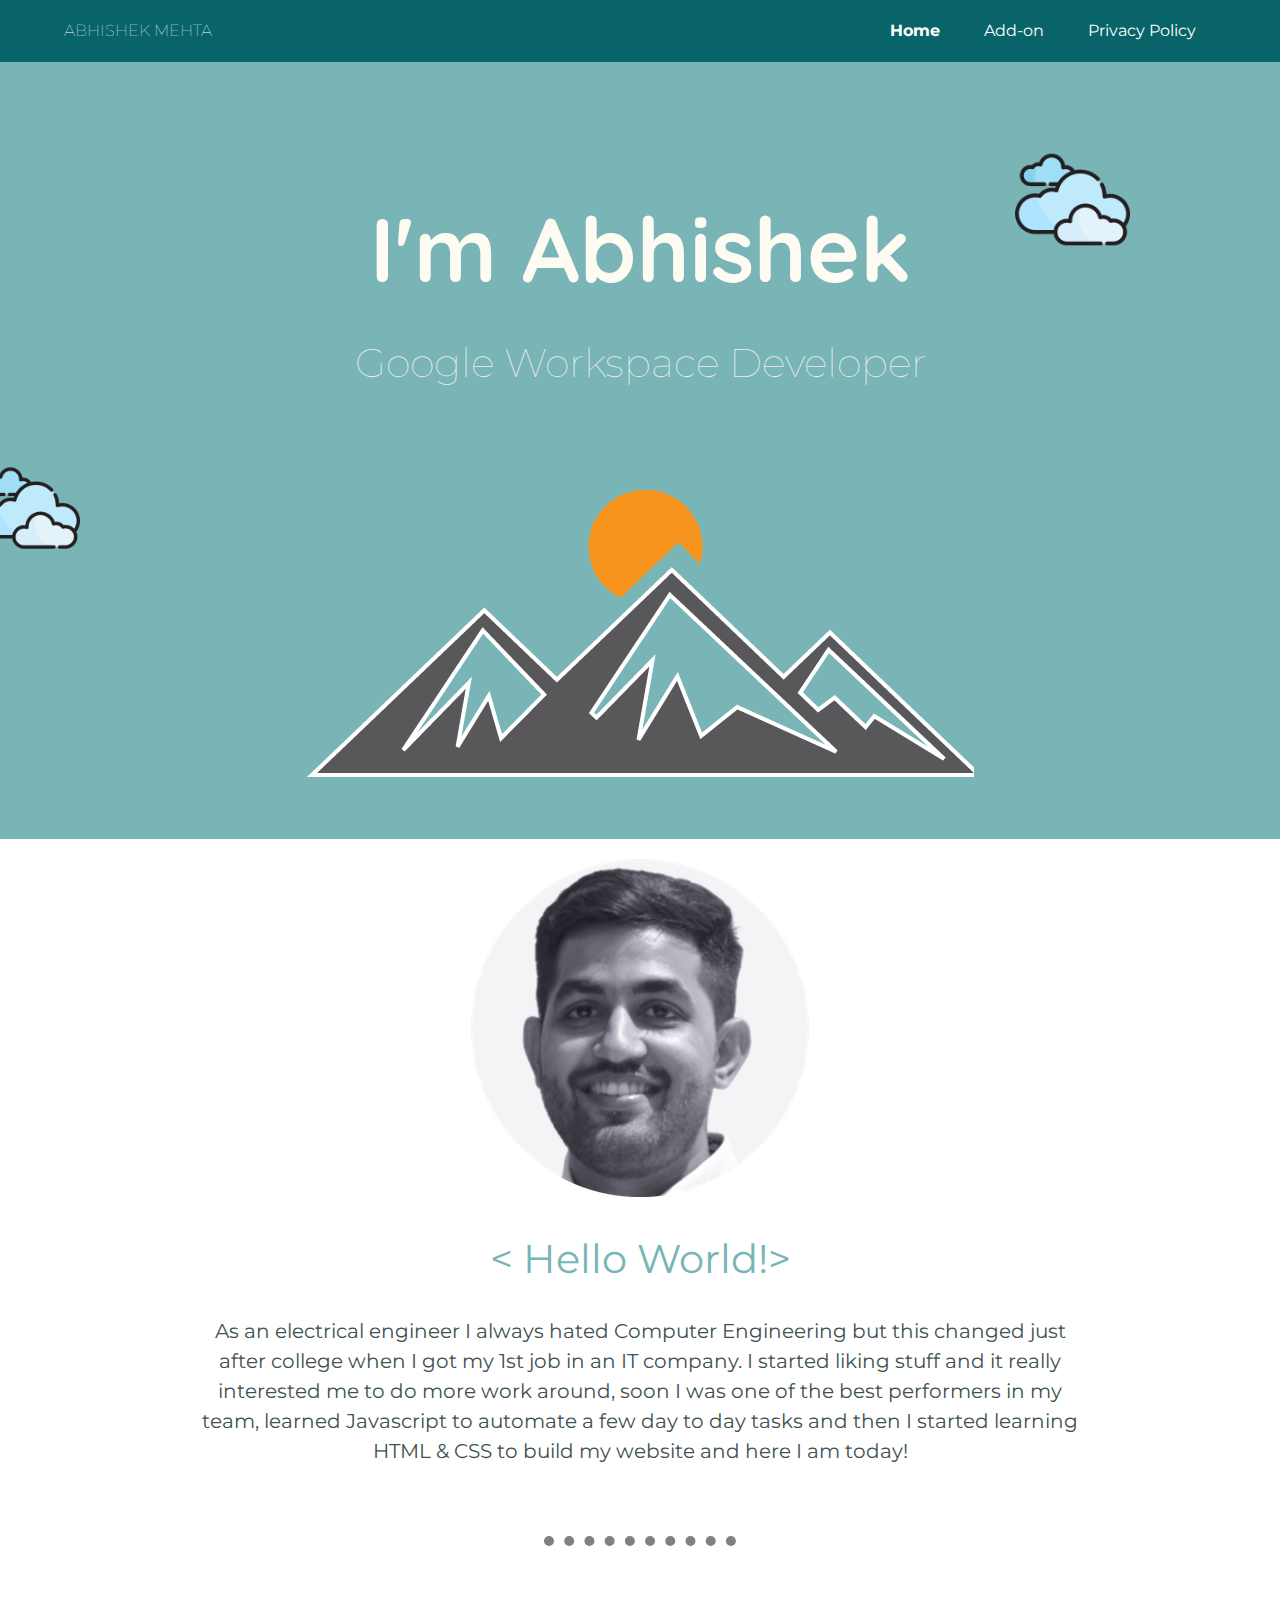
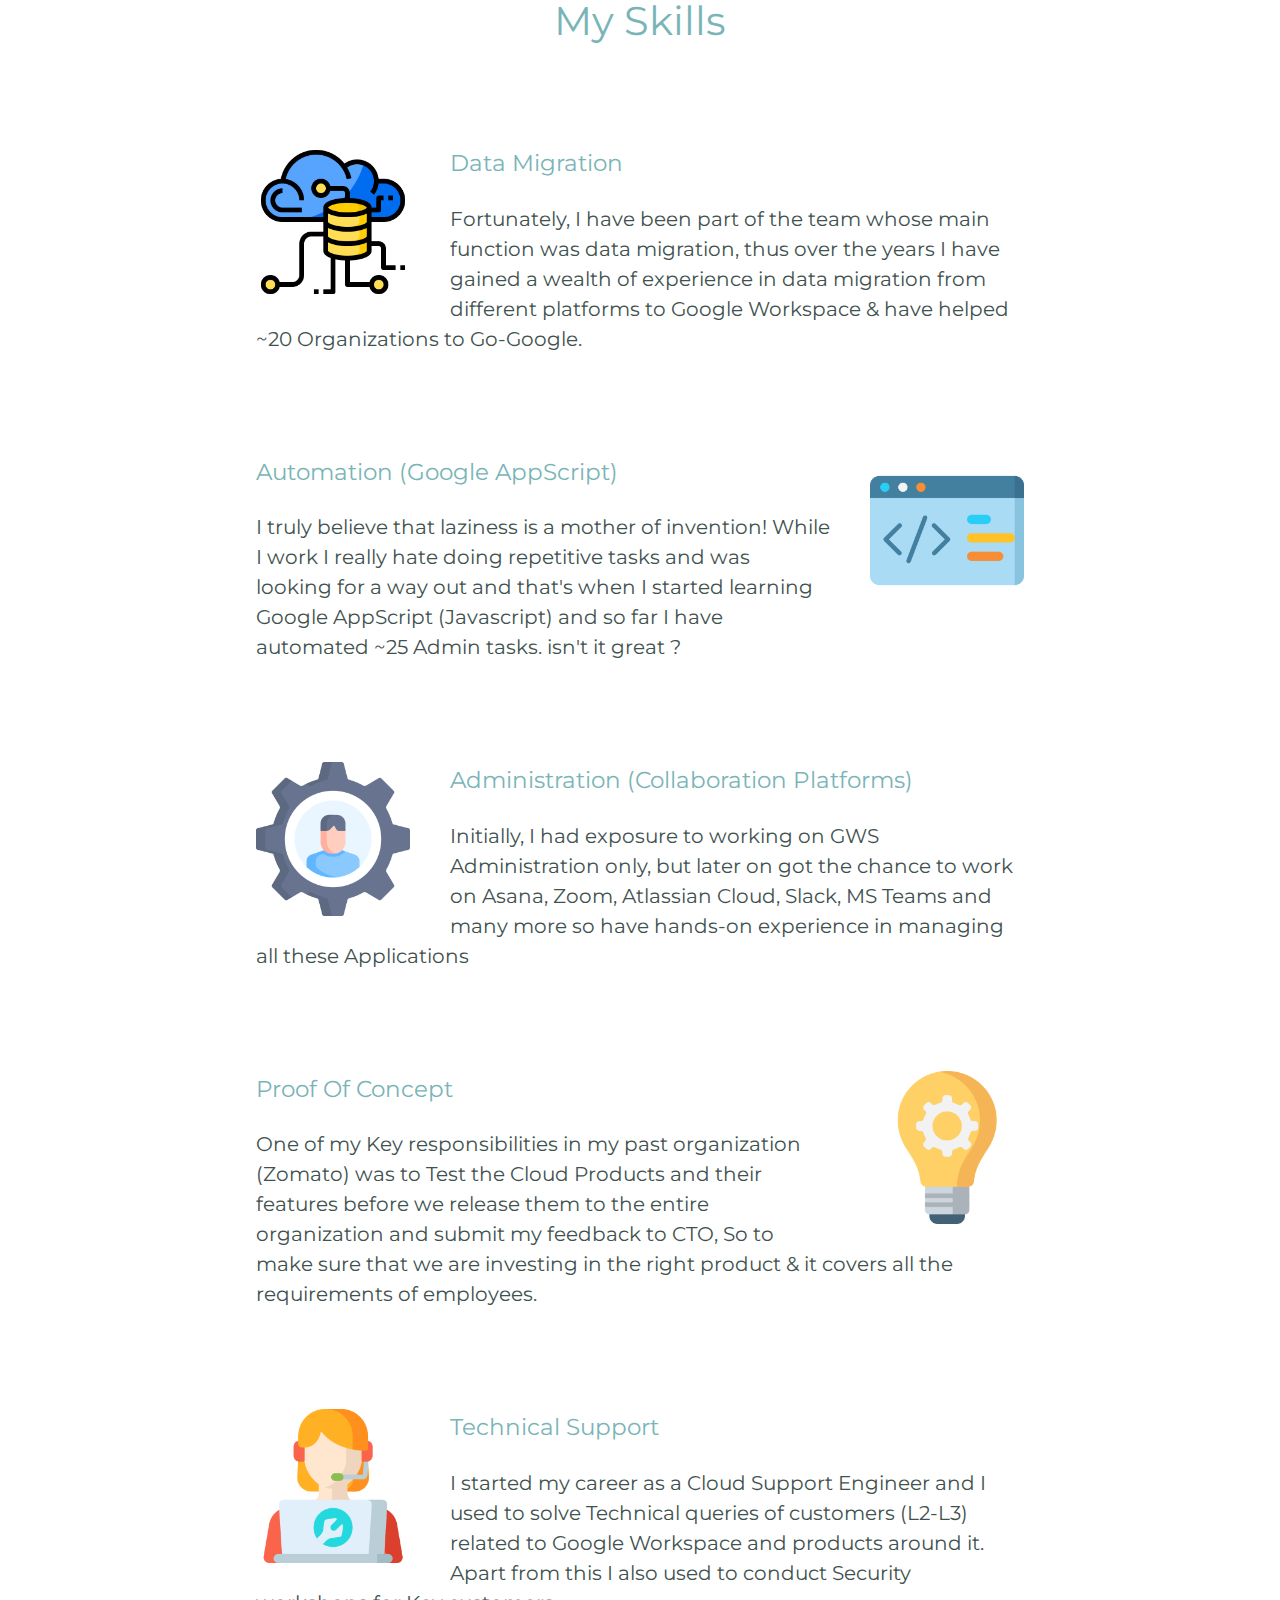
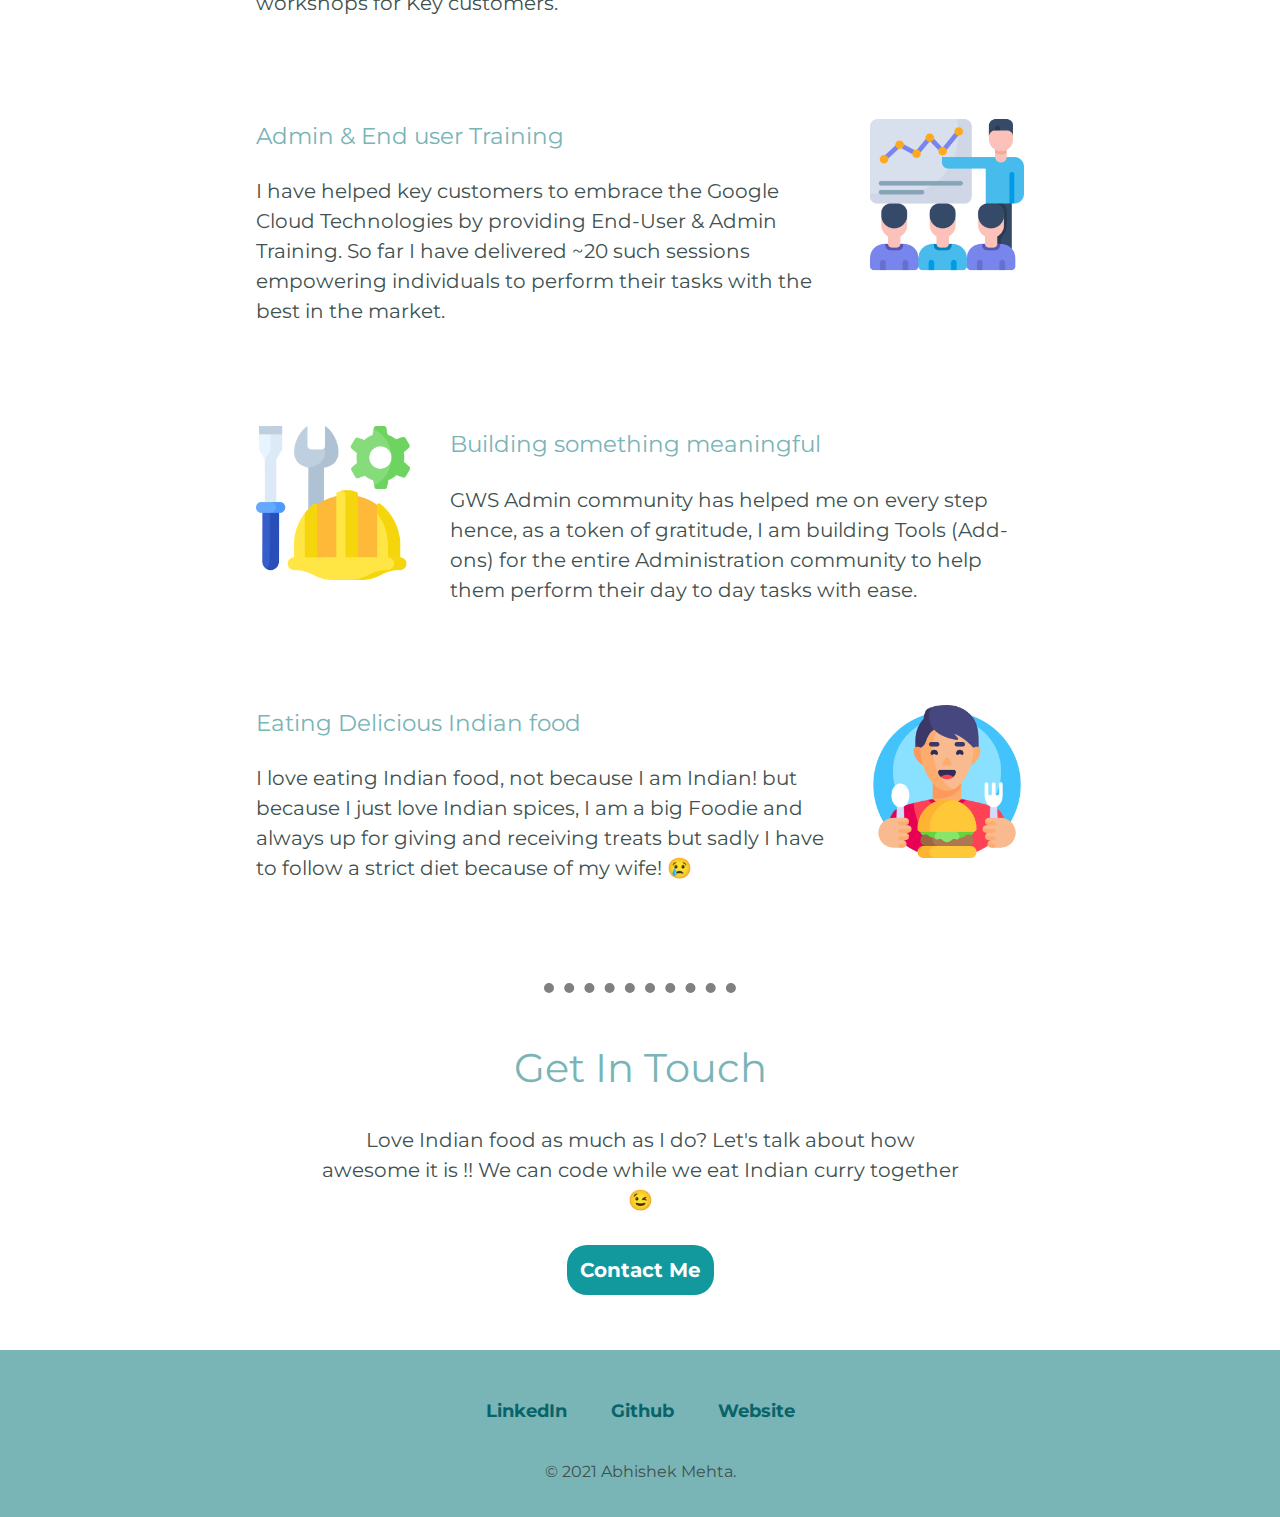
==== commit 2a7a092b: "Update index.html" ====
--- a/index.html
+++ b/index.html
@@ -14,7 +14,7 @@
 <body>
   <nav>
     <div class="navbar">
-      <h4 class="logo"><a href="index.html">Abhishek Mehta</a></h4>
+      <h4 class="logo"><a href="https://www.mehtaabhishek.in">Abhishek Mehta</a></h4>
       <ul>
         <li><a href="index.html" class = "home">Home</a></li>
         <li><a href="add-on.html">Add-on</a></li>
@@ -37,60 +37,55 @@
       <h2>
         < Hello World!>
       </h2>
-      <p class="intro">As an electrical engineer i always hated the Computer Engineering but this changed just after my college, when i got my 1st job in IT company. I started liking stuff and it really intrested me to do more work
-        around, soon i was one of the best performer in my team, learned Javascript to automate few day to day task and then i started learning HTML & CSS to build my website and here I am today !</p>
-    </div>
+      <p class="intro">As an electrical engineer I always hated Computer Engineering but this changed just after college when I got my 1st job in an IT company. I started liking stuff and it really interested me to do more work around, soon I was one of the best performers in my team, learned Javascript to automate a few day to day tasks and then I started learning HTML & CSS to build my website and here I am today!</div>
     <hr>
     <div class="skills">
       <h2>My Skills</h2>
       <div class="skill-row">
         <img class="migration-img" src="migration1.png" alt="">
         <h3>Data Migration</h3>
-        <p>Fortunately I have been part of the team who's main fuction was data migration, thus over the years i have gained wealth of experiance in data migration from different platforms to Google Workspace & have helped ~20 Organizations to
-          Go-Google.</p>
+        <p>Fortunately, I have been part of the team whose main function was data migration, thus over the years I have gained a wealth of experience in data migration from different platforms to Google Workspace & have helped ~20 Organizations to Go-Google.</p>
       </div>
       <div class="skill-row">
         <img class="codeing-img" src="codeing.png" alt="">
         <h3>Automation (Google AppScript)</h3>
-        <p>I truly believe that lazyness is mother of invantion ! While I work I really hate doing repetative tasks and was looking for way out and that's when I started learning Google AppScript (Javascript) and so far I have automated ~25 Admin
-          tasks. isn't it great ?</p>
+        <p>I truly believe that laziness is a mother of invention! While I work I really hate doing repetitive tasks and was looking for a way out and that's when I started learning Google AppScript (Javascript) and so far I have automated ~25 Admin tasks. isn't it great ?</p>
       </div>
       <div class="skill-row">
         <img class="administration" src="admin.png" alt="">
         <h3>Administration (Collaboration Platforms)</h3>
-        <p>Initally i had a exposure to work on GWS Administration only, but later on got the chance to work on Asana, Zoom, Atlassian Cloud, Slack, MS Teams and many more so have hands-on experiance of managing all this Applications</p>
+        <p>Initially, I had exposure to working on GWS Administration only, but later on got the chance to work on Asana, Zoom, Atlassian Cloud, Slack, MS Teams and many more so have hands-on experience in managing all these Applications</p>
       </div>
       <div class="skill-row">
         <img class="poc" src="concept.png" alt="">
         <h3>Proof Of Concept</h3>
-        <p>One of my Key responsibilities in my past organization (Zomato) was to Test the Cloud Products and it's features before we release it to entire organization and submit my feedback to CTO, So to make sure that we are investing in right
-          product & it covers all the requirements of employees.</p>
+        <p>One of my Key responsibilities in my past organization (Zomato) was to Test the Cloud Products and their features before we release them to the entire organization and submit my feedback to CTO, So to make sure that we are investing in the right product & it covers all the requirements of employees.</p>
       </div>
       <div class="skill-row">
         <img class="technical-support" src="support.png" alt="">
         <h3>Technical Support</h3>
-        <p>I started my career as a Cloud Support Engineer and I used to solve Technical queries of customers (L2-L3) related to Google Workspace and products around it. Apart from this i also used to conduct Security workshops for Key customers.</p>
+        <p>I started my career as a Cloud Support Engineer and I used to solve Technical queries of customers (L2-L3) related to Google Workspace and products around it. Apart from this I also used to conduct Security workshops for Key customers.</p>
       </div>
       <div class="skill-row">
         <img class="training" src="training.png" alt="">
         <h3>Admin & End user Training</h3>
-        <p>I have helped key customers to embrace the Google Cloud Technologies by providing End-User & Admin Trainings. So far i have delivered ~20 such sessions empowring indivuals to perform their task with best in market.</p>
+        <p>I have helped key customers to embrace the Google Cloud Technologies by providing End-User & Admin Training. So far I have delivered ~20 such sessions empowering individuals to perform their tasks with the best in the market.</p>
       </div>
       <div class="skill-row">
         <img class="building" src="helmet.png" alt="">
         <h3>Building something meaningful</h3>
-        <p>GWS Admin community has helped me on evey steps hence, as a token of gratitude, I am building Tools (Add-ons) for entire Administration community to help them perform their day to day task with ease</p>
+        <p>GWS Admin community has helped me on every step hence, as a token of gratitude, I am building Tools (Add-ons) for the entire Administration community to help them perform their day to day tasks with ease.</p>
       </div>
       <div class="skill-row">
         <img class="foodie" src="foodie.png" alt="">
         <h3>Eating Delicious Indian food</h3>
-        <p>I Love eating Indian food, not because i am indian ! but because i just love indian spices, I am a big Foodie and always up for giving and reciving treats but sadly I have to follow strict diet because of my wife ! 😢 </p>
+        <p>I love eating Indian food, not because I am Indian! but because I just love Indian spices, I am a big Foodie and always up for giving and receiving treats but sadly I have to follow a strict diet because of my wife! 😢 </p>
       </div>
     </div>
     <hr>
     <div class="contact-me">
       <h2>Get In Touch</h2>
-      <p class="talk">Love indian food as much as i do ? Let's talk about how awesome it is !! We can code while we eat indian curry together 😉 </p>
+      <p class="talk">Love Indian food as much as I do? Let's talk about how awesome it is !! We can code while we eat Indian curry together 😉 </p>
       <a class="btn" href="mailto:abhishekmehta110@gmail.com">Contact Me</a>
     </div>
   </div>
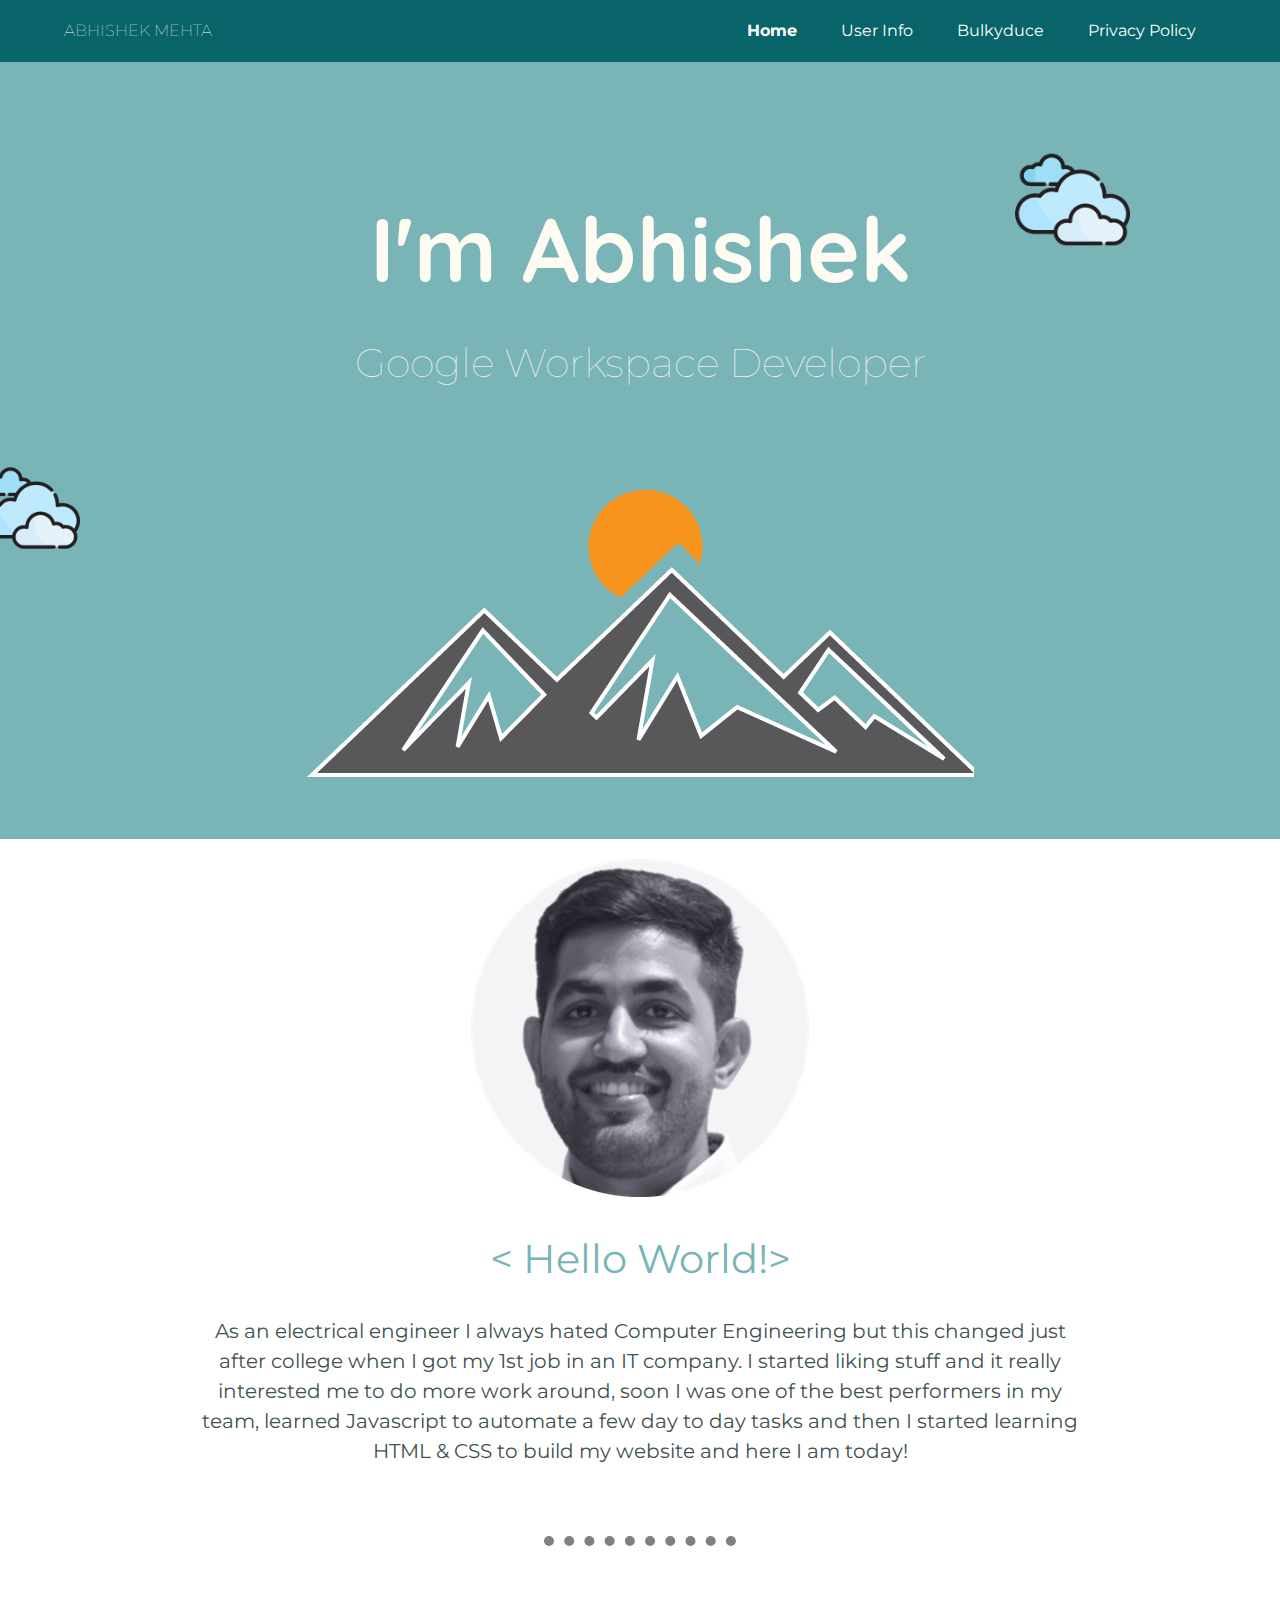
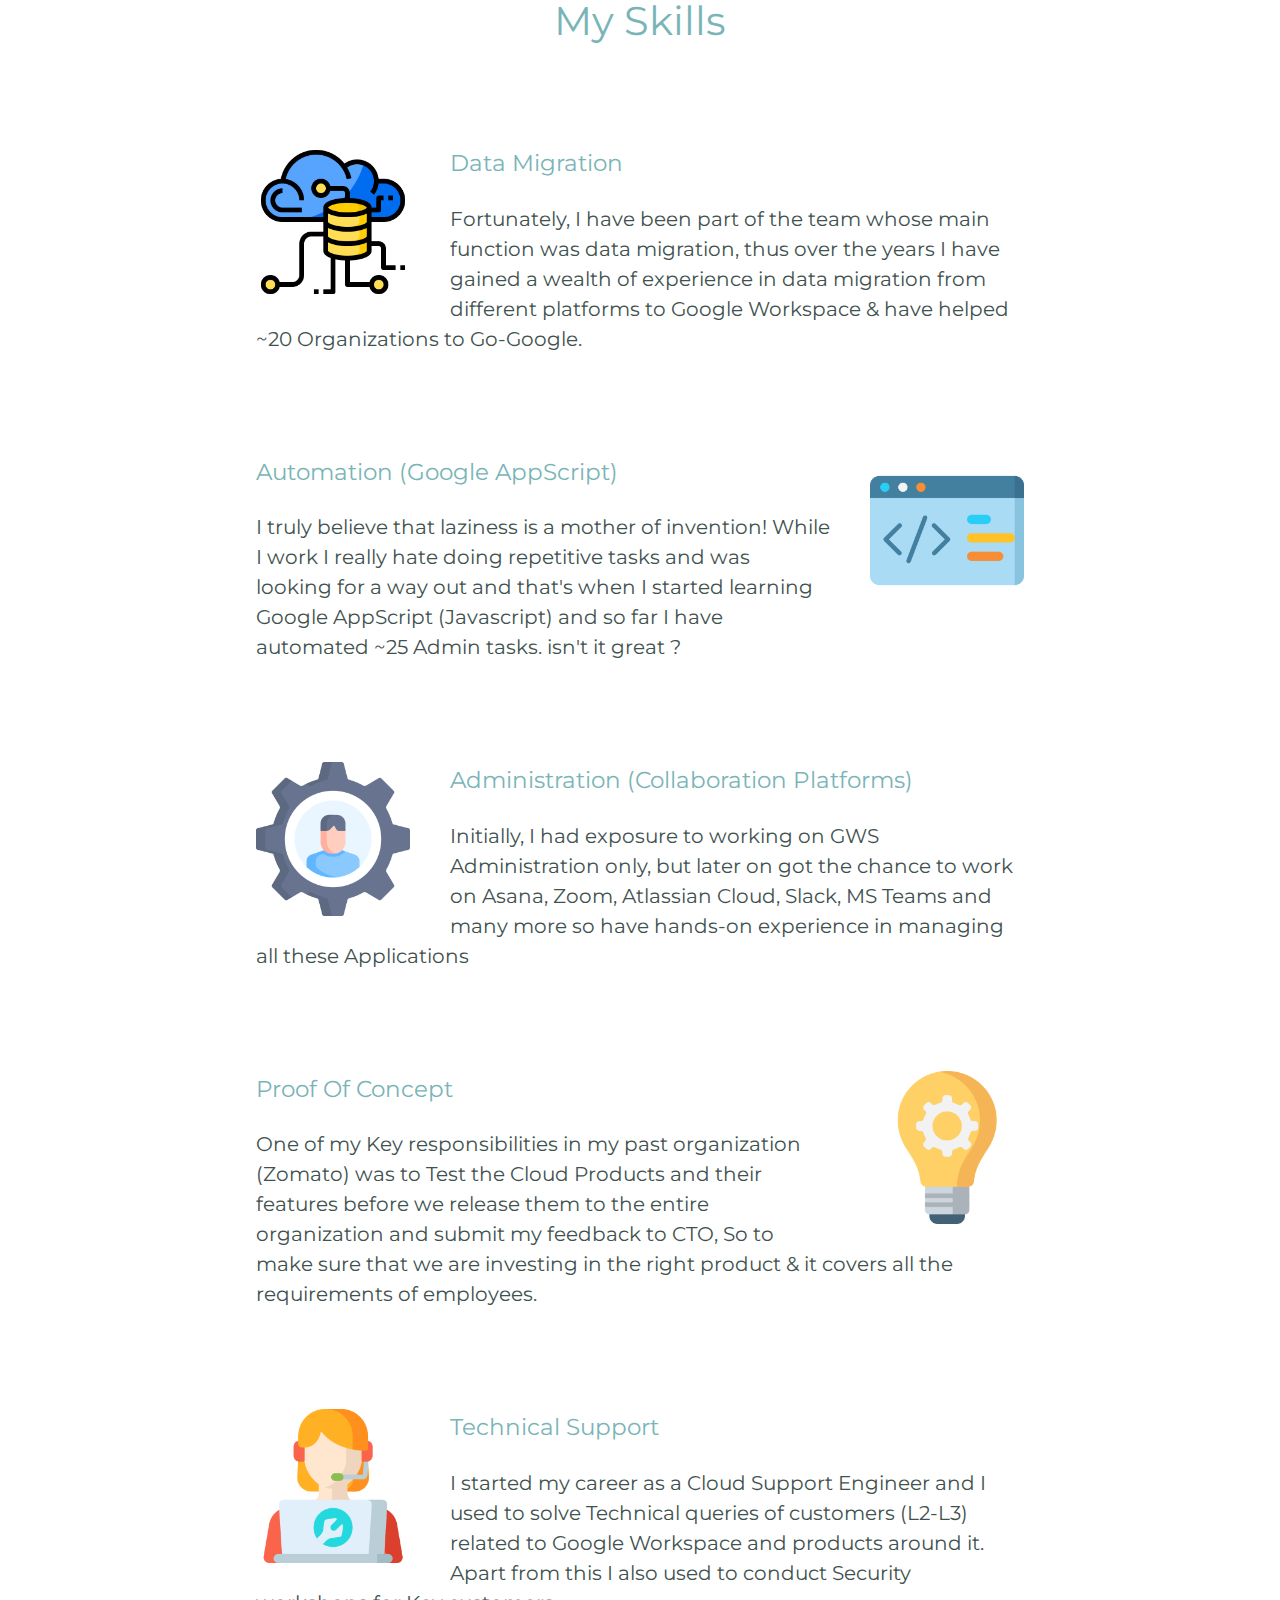
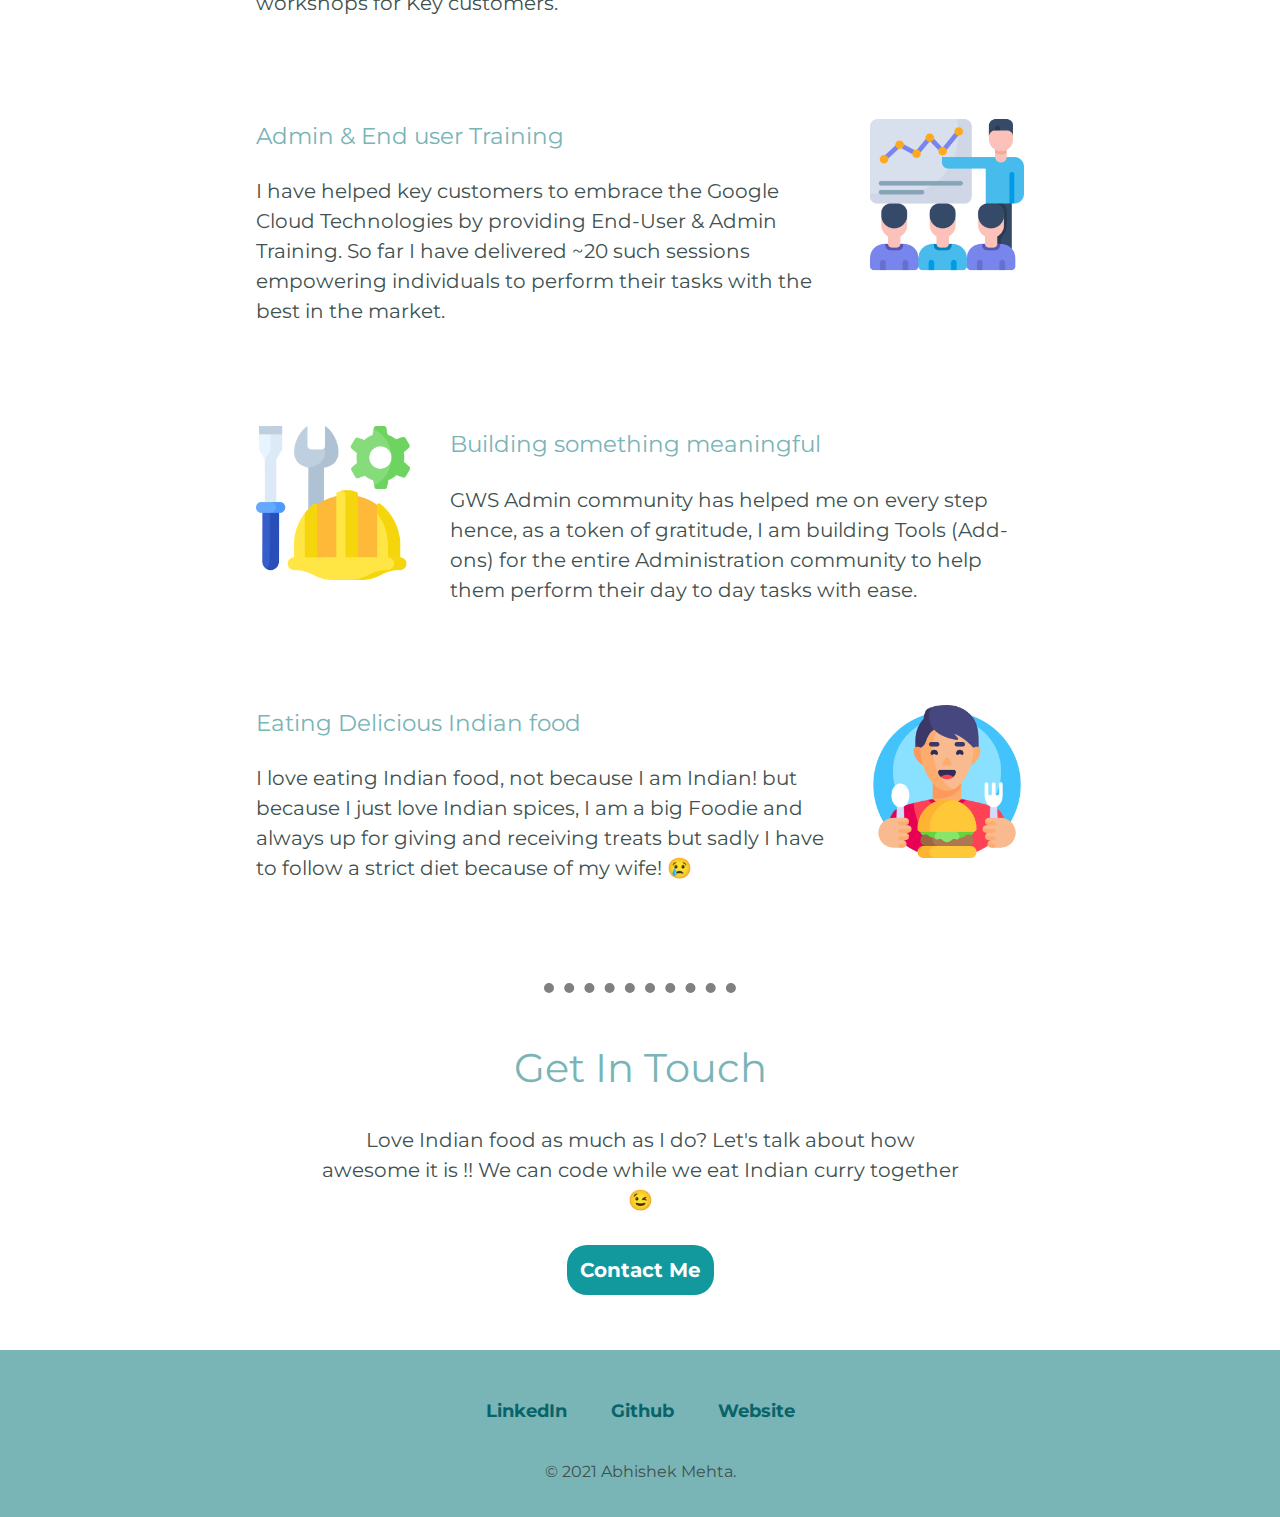
==== commit a2ccd5bb: "Update index.html" ====
--- a/index.html
+++ b/index.html
@@ -17,7 +17,8 @@
       <h4 class="logo"><a href="https://www.mehtaabhishek.in">Abhishek Mehta</a></h4>
       <ul>
         <li><a href="index.html" class = "home">Home</a></li>
-        <li><a href="add-on.html">Add-on</a></li>
+        <li><a href="User Info.html">User Info</a></li>
+        <li><a href="bulkyduce.html">Bulkyduce</a></li>
         <li><a href="privacy.html">Privacy Policy</a></li>
       </ul>
     </div>
